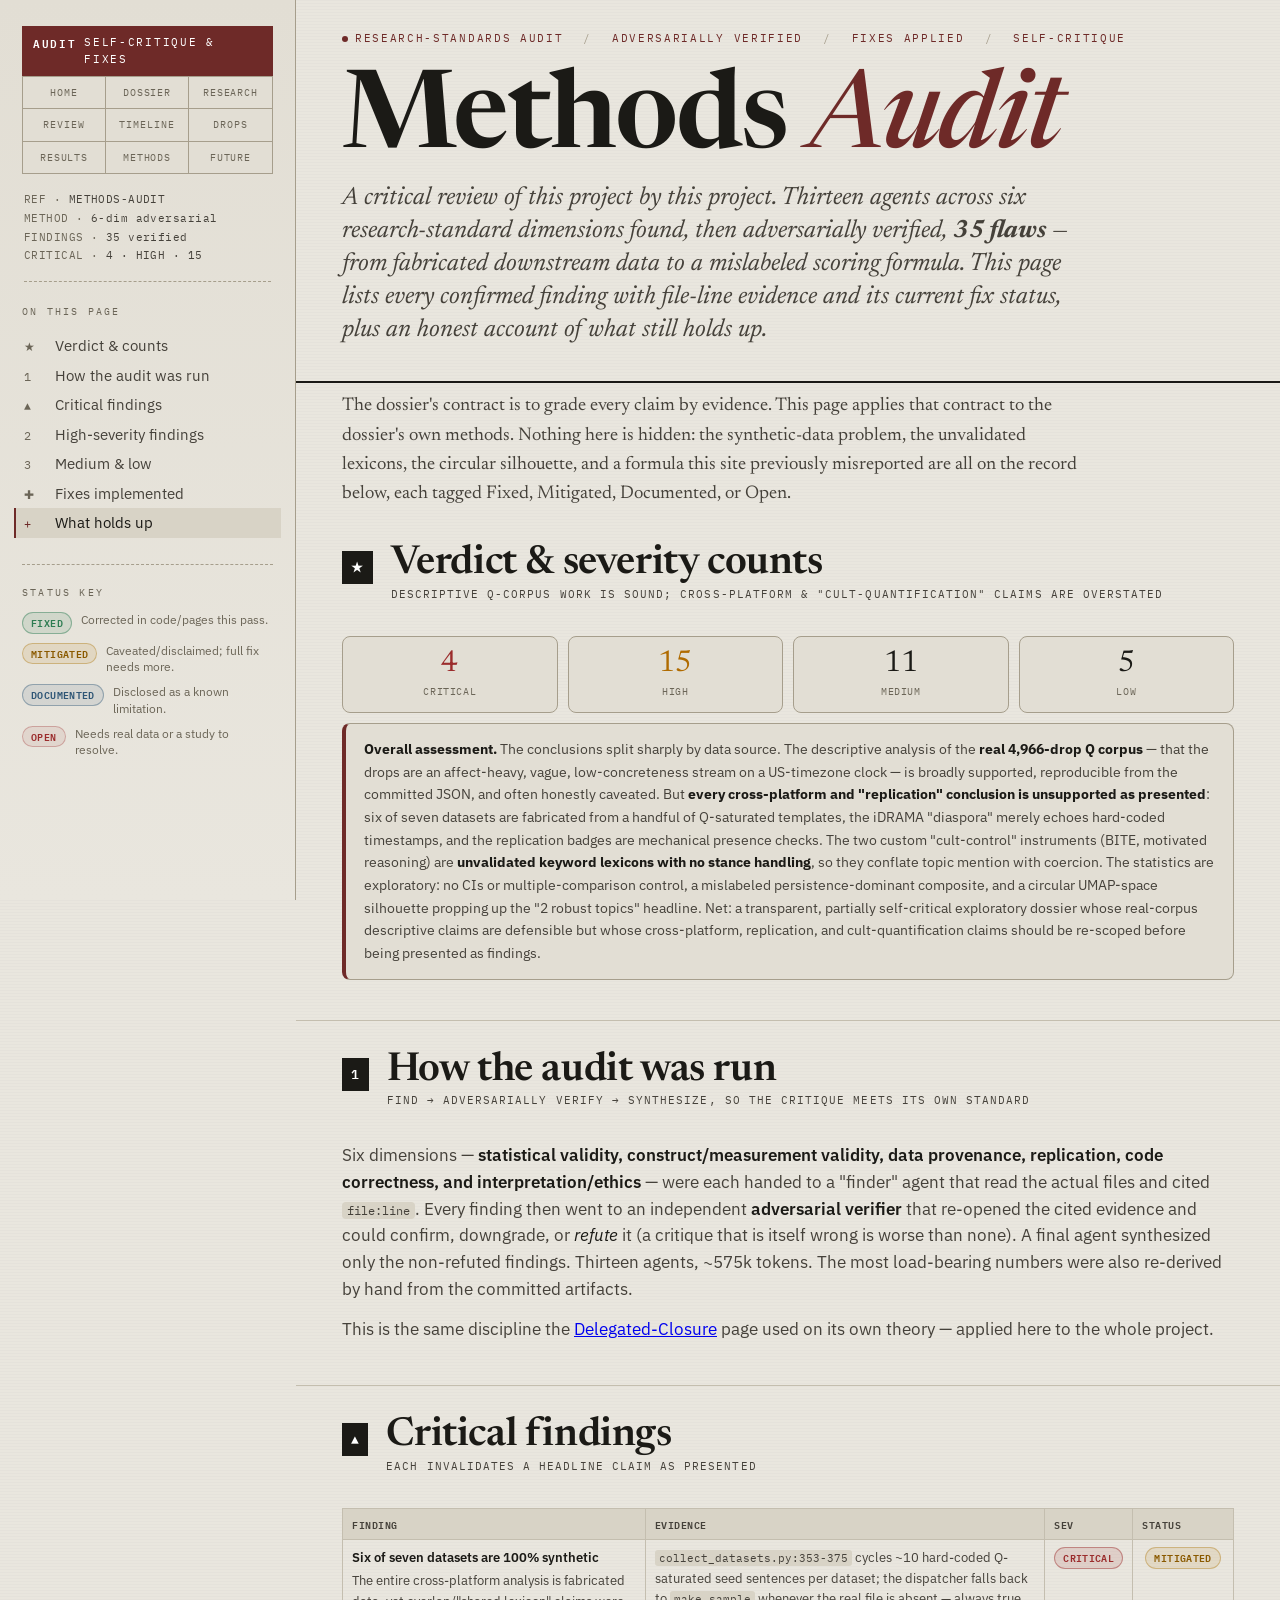
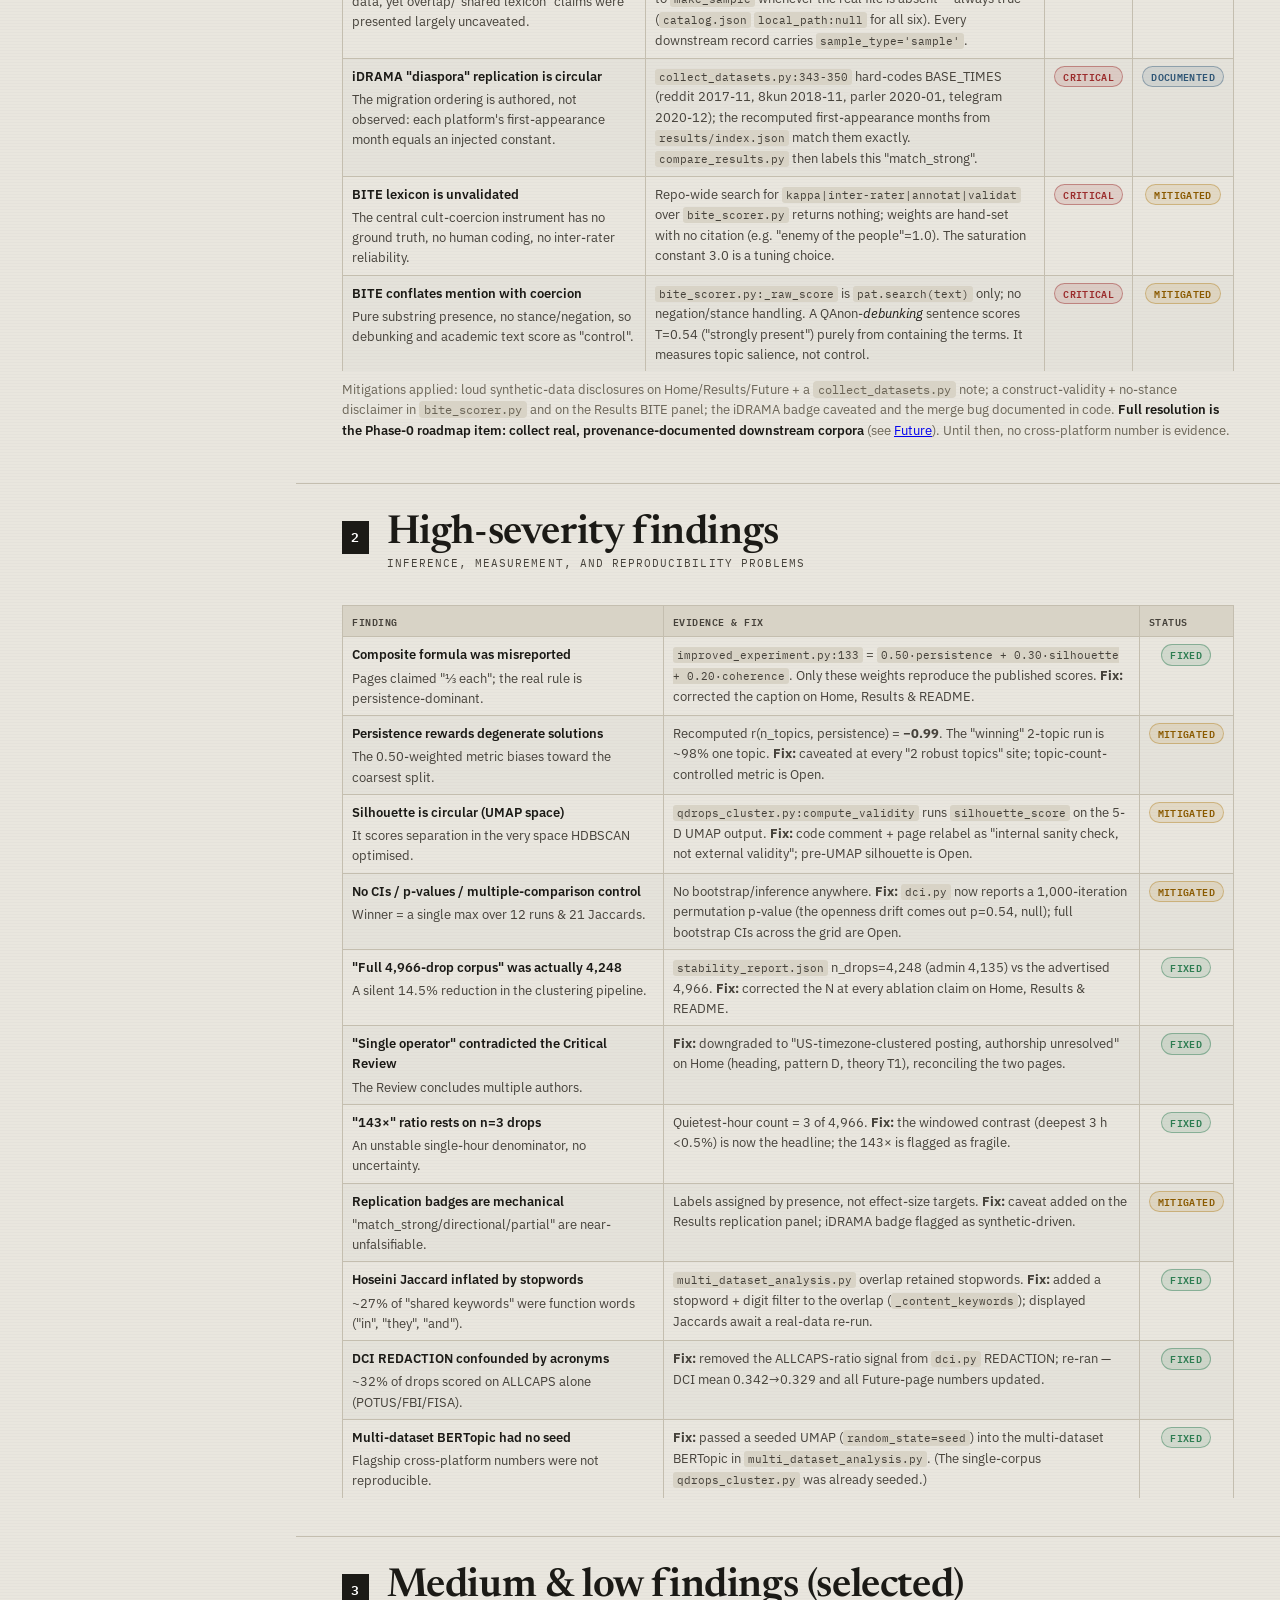
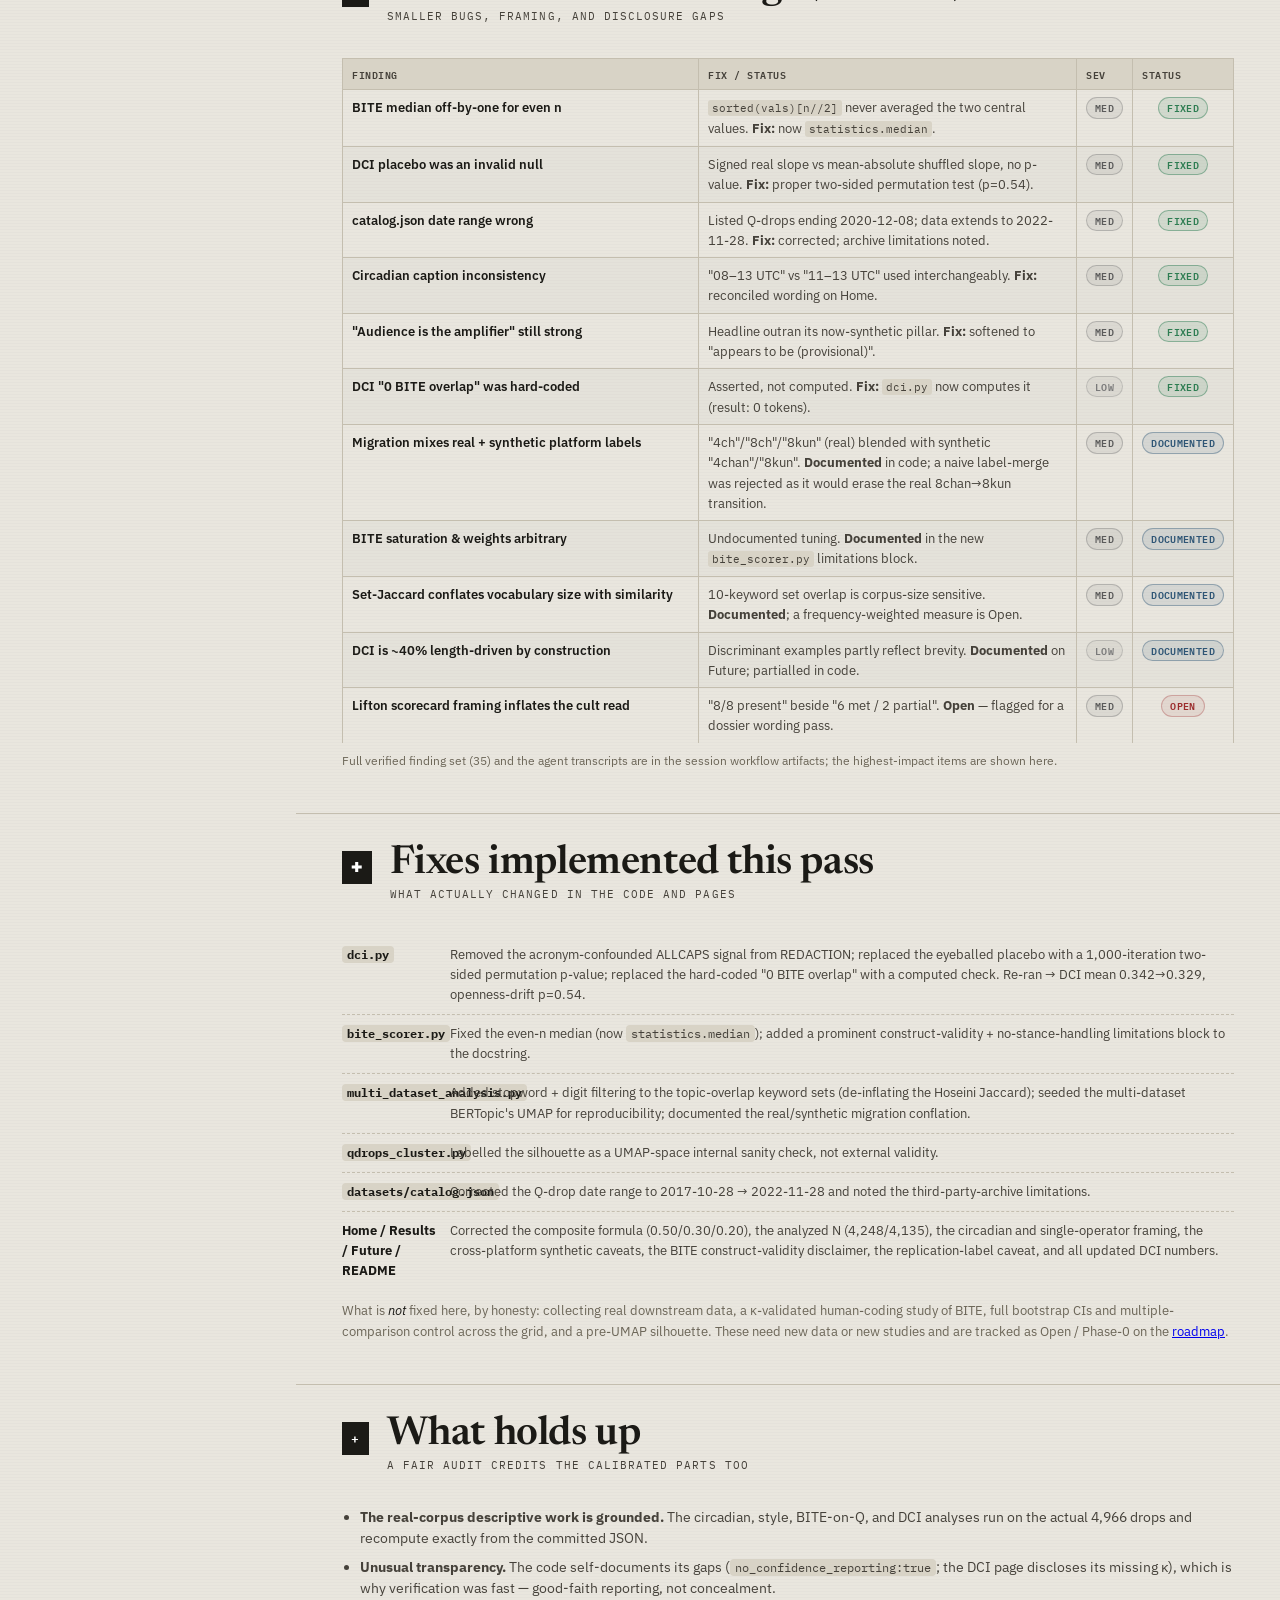
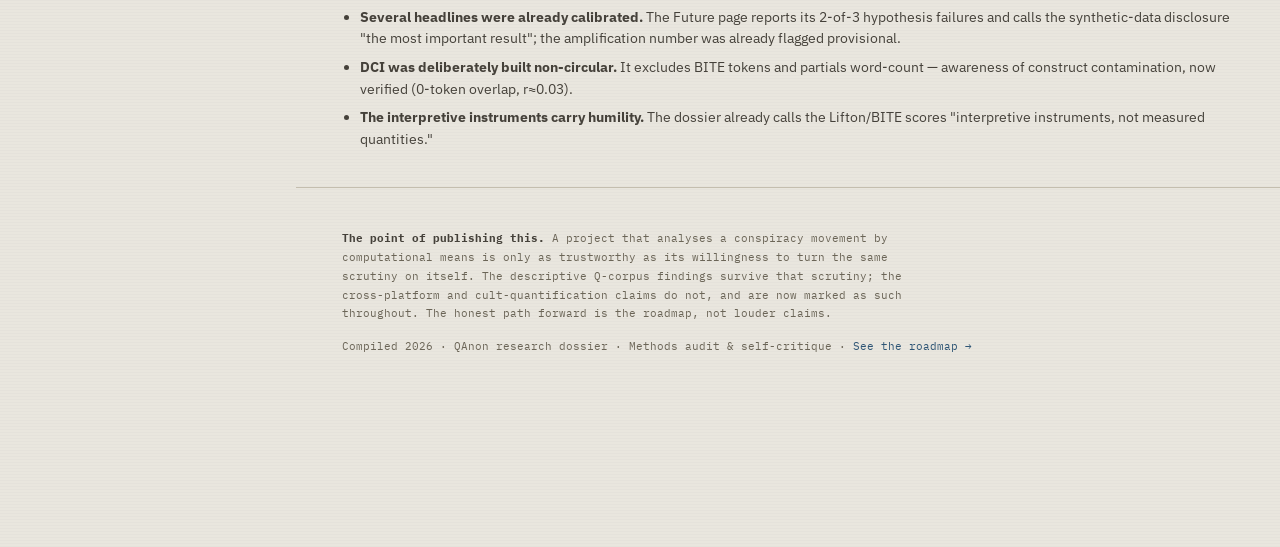
==== audit.html @ 88e41e99 "Add Methods Audit page + implement audit fixes (data, lexicons, stats, claims) New page: - audit.htm" ====
<!DOCTYPE html>
<html lang="en">
<head>
<meta charset="UTF-8">
<meta name="viewport" content="width=device-width, initial-scale=1.0">
<title>Methods Audit · Self-Critique &amp; Fixes · QAnon Research</title>
<meta name="description" content="A research-standards self-audit of this QAnon dossier and computational lab: 35 adversarially-verified flaws across data provenance, construct validity, statistics, replication, code, and interpretation — with the fix status of each.">
<link rel="preconnect" href="https://fonts.googleapis.com">
<link rel="preconnect" href="https://fonts.gstatic.com" crossorigin>
<link href="https://fonts.googleapis.com/css2?family=Newsreader:ital,opsz,wght@0,6..72,400;0,6..72,500;0,6..72,600;1,6..72,400;1,6..72,500&family=IBM+Plex+Mono:ital,wght@0,400;0,500;0,600;1,400&family=IBM+Plex+Sans:wght@400;500;600&display=swap" rel="stylesheet">
<link rel="stylesheet" href="assets/style.css">
<style>
  .kpis{display:grid;grid-template-columns:repeat(4,1fr);gap:10px;margin:8px 0}
  .kpis>div{border:1px solid var(--rule-2);border-radius:8px;background:var(--paper-2);padding:12px 14px;text-align:center}
  .kpis .v{font-family:var(--serif);font-size:30px;line-height:1;color:var(--ink)}
  .kpis .k{font-family:var(--mono);font-size:10px;letter-spacing:.06em;text-transform:uppercase;color:var(--ink-3);margin-top:5px}
  .kpis .crit .v{color:#9b2c2c}.kpis .high .v{color:#b06b00}
  .assess{border:1px solid var(--rule-2);border-left:4px solid var(--accent);background:var(--paper-2);border-radius:8px;padding:14px 18px;margin:10px 0;font-size:14px;line-height:1.62;color:var(--ink-2)}
  .assess b{color:var(--ink)}
  .pill{font-family:var(--mono);font-size:9.5px;font-weight:600;letter-spacing:.04em;text-transform:uppercase;padding:2px 8px;border-radius:20px;white-space:nowrap;display:inline-block}
  .sev-crit{background:rgba(155,44,44,.12);color:#9b2c2c;border:1px solid rgba(155,44,44,.45)}
  .sev-high{background:rgba(176,107,0,.12);color:#b06b00;border:1px solid rgba(176,107,0,.4)}
  .sev-med{background:rgba(120,120,120,.12);color:#5b5b5b;border:1px solid rgba(120,120,120,.4)}
  .sev-low{background:rgba(120,120,120,.08);color:#7a7a7a;border:1px solid rgba(120,120,120,.3)}
  .st-fixed{background:rgba(46,125,82,.12);color:#2e7d52;border:1px solid rgba(46,125,82,.45)}
  .st-mit{background:rgba(176,124,20,.12);color:#8a5a00;border:1px solid rgba(176,124,20,.4)}
  .st-doc{background:rgba(46,85,117,.10);color:#2e5575;border:1px solid rgba(46,85,117,.4)}
  .st-open{background:rgba(155,44,44,.08);color:#9b2c2c;border:1px solid rgba(155,44,44,.3)}
  table.aud{width:100%;border-collapse:collapse;font-size:12.5px;margin:8px 0}
  table.aud th,table.aud td{border:1px solid var(--rule);padding:7px 9px;text-align:left;vertical-align:top}
  table.aud thead th{background:var(--paper-3);color:var(--ink-2);font-family:var(--mono);font-size:10px;letter-spacing:.05em;text-transform:uppercase;font-weight:600}
  table.aud td .ttl{font-weight:600;color:var(--ink);display:block;margin-bottom:3px}
  table.aud td .ev{color:var(--ink-2);line-height:1.5}
  table.aud td.c{text-align:center;white-space:nowrap}
  table.aud code{font-family:var(--mono);font-size:11px;background:var(--paper-3);padding:1px 4px;border-radius:3px}
  .legendrow{display:flex;flex-wrap:wrap;gap:8px;margin:4px 0 10px;font-family:var(--mono);font-size:10.5px;color:var(--ink-3);align-items:center}
  .fixlist{list-style:none;padding:0;margin:6px 0 0}
  .fixlist li{display:grid;grid-template-columns:96px 1fr;gap:12px;padding:9px 0;border-top:1px dashed var(--rule);font-size:13px;color:var(--ink-2);line-height:1.55}
  .fixlist li:first-child{border-top:none}
  .fixlist b{color:var(--ink)}
  .strengths{margin:6px 0 0;padding-left:18px}
  .strengths li{font-size:13.5px;color:var(--ink-2);line-height:1.6;margin-bottom:7px}
  .secbody p{color:var(--ink-2);line-height:1.62}
  .secbody code{font-family:var(--mono);font-size:12px;background:var(--paper-3);padding:1px 5px;border-radius:4px}
</style>
</head>
<body>

<button class="railtoggle" id="railtoggle" aria-label="Open contents">☰ Contents</button>
<div class="scrim" id="scrim"></div>

<div class="shell">
  <aside class="rail">
    <div class="rail-inner" id="rail">
      <div class="seal"><b>Audit</b><span>Self-critique &amp; fixes</span></div>
      <nav class="xnav">
        <a href="index.html">Home</a>
        <a href="dossier.html">Dossier</a>
        <a href="research.html">Research</a>
        <a href="review.html">Review</a>
        <a href="timeline.html">Timeline</a>
        <a href="drops.html">Drops</a>
        <a href="results.html">Results</a>
        <a href="methods.html">Methods</a>
        <a href="future.html">Future</a>
      </nav>
      <div class="reffile">
        REF · <span>METHODS-AUDIT</span><br>
        METHOD · <span>6-dim adversarial</span><br>
        FINDINGS · <span>35 verified</span><br>
        CRITICAL · <span>4 · HIGH · 15</span>
      </div>

      <p class="railhead">On this page</p>
      <nav class="toc" id="toc">
        <a href="#verdict"><span class="n">★</span><span>Verdict &amp; counts</span></a>
        <a href="#method"><span class="n">1</span><span>How the audit was run</span></a>
        <a href="#critical"><span class="n">▲</span><span>Critical findings</span></a>
        <a href="#high"><span class="n">2</span><span>High-severity findings</span></a>
        <a href="#medlow"><span class="n">3</span><span>Medium &amp; low</span></a>
        <a href="#fixes"><span class="n">✚</span><span>Fixes implemented</span></a>
        <a href="#strengths"><span class="n">+</span><span>What holds up</span></a>
      </nav>

      <div class="legend">
        <p class="railhead">Status key</p>
        <div class="row"><span class="pill st-fixed">Fixed</span><span class="def">Corrected in code/pages this pass.</span></div>
        <div class="row"><span class="pill st-mit">Mitigated</span><span class="def">Caveated/disclaimed; full fix needs more.</span></div>
        <div class="row"><span class="pill st-doc">Documented</span><span class="def">Disclosed as a known limitation.</span></div>
        <div class="row"><span class="pill st-open">Open</span><span class="def">Needs real data or a study to resolve.</span></div>
      </div>
    </div>
  </aside>

  <main>
    <header class="mast">
      <div class="classbar">
        <span><span class="dot"></span>Research-standards audit</span>
        <span class="sep">/</span><span>Adversarially verified</span>
        <span class="sep">/</span><span>Fixes applied</span>
        <span class="sep">/</span><span>Self-critique</span>
      </div>
      <h1 class="title">Methods <span class="q">Audit</span></h1>
      <p class="subtitle">A critical review of this project <em>by</em> this project. Thirteen agents across six research-standard dimensions found, then adversarially verified, <strong>35 flaws</strong> — from fabricated downstream data to a mislabeled scoring formula. This page lists every confirmed finding with file-line evidence and its current fix status, plus an honest account of what still holds up.</p>
    </header>

    <div class="pagebody">
      <p class="lede">The dossier's contract is to grade every claim by evidence. This page applies that contract to the dossier's own methods. Nothing here is hidden: the synthetic-data problem, the unvalidated lexicons, the circular silhouette, and a formula this site previously misreported are all on the record below, each tagged Fixed, Mitigated, Documented, or Open.</p>
    </div>

    <!-- ★ VERDICT -->
    <section class="dz" id="verdict" style="border-top:none">
      <div class="sechd"><div class="secno">★</div>
        <div><h2 class="sech">Verdict &amp; severity counts</h2>
        <p class="sectag">Descriptive Q-corpus work is sound; cross-platform &amp; "cult-quantification" claims are overstated</p></div></div>
      <div class="secbody">
        <div class="kpis">
          <div class="crit"><div class="v">4</div><div class="k">Critical</div></div>
          <div class="high"><div class="v">15</div><div class="k">High</div></div>
          <div><div class="v">11</div><div class="k">Medium</div></div>
          <div><div class="v">5</div><div class="k">Low</div></div>
        </div>
        <div class="assess">
          <b>Overall assessment.</b> The conclusions split sharply by data source. The descriptive analysis of the <b>real 4,966-drop Q corpus</b> — that the drops are an affect-heavy, vague, low-concreteness stream on a US-timezone clock — is broadly supported, reproducible from the committed JSON, and often honestly caveated. But <b>every cross-platform and "replication" conclusion is unsupported as presented</b>: six of seven datasets are fabricated from a handful of Q-saturated templates, the iDRAMA "diaspora" merely echoes hard-coded timestamps, and the replication badges are mechanical presence checks. The two custom "cult-control" instruments (BITE, motivated reasoning) are <b>unvalidated keyword lexicons with no stance handling</b>, so they conflate topic mention with coercion. The statistics are exploratory: no CIs or multiple-comparison control, a mislabeled persistence-dominant composite, and a circular UMAP-space silhouette propping up the "2 robust topics" headline. Net: a transparent, partially self-critical exploratory dossier whose real-corpus descriptive claims are defensible but whose cross-platform, replication, and cult-quantification claims should be re-scoped before being presented as findings.
        </div>
      </div>
    </section>

    <!-- 1 · METHOD -->
    <section class="dz" id="method">
      <div class="sechd"><div class="secno">1</div>
        <div><h2 class="sech">How the audit was run</h2>
        <p class="sectag">Find → adversarially verify → synthesize, so the critique meets its own standard</p></div></div>
      <div class="secbody">
        <p style="margin-top:0">Six dimensions — <strong>statistical validity, construct/measurement validity, data provenance, replication, code correctness, and interpretation/ethics</strong> — were each handed to a "finder" agent that read the actual files and cited <code>file:line</code>. Every finding then went to an independent <strong>adversarial verifier</strong> that re-opened the cited evidence and could confirm, downgrade, or <em>refute</em> it (a critique that is itself wrong is worse than none). A final agent synthesized only the non-refuted findings. Thirteen agents, ~575k tokens. The most load-bearing numbers were also re-derived by hand from the committed artifacts.</p>
        <p>This is the same discipline the <a href="future.html">Delegated-Closure</a> page used on its own theory — applied here to the whole project.</p>
      </div>
    </section>

    <!-- ▲ CRITICAL -->
    <section class="dz" id="critical">
      <div class="sechd"><div class="secno">▲</div>
        <div><h2 class="sech">Critical findings</h2>
        <p class="sectag">Each invalidates a headline claim as presented</p></div></div>
      <div class="secbody">
        <table class="aud">
          <thead><tr><th style="width:34%">Finding</th><th>Evidence</th><th class="c">Sev</th><th class="c">Status</th></tr></thead>
          <tbody>
            <tr>
              <td><span class="ttl">Six of seven datasets are 100% synthetic</span><span class="ev">The entire cross-platform analysis is fabricated data, yet overlap/"shared lexicon" claims were presented largely uncaveated.</span></td>
              <td class="ev"><code>collect_datasets.py:353-375</code> cycles ~10 hard-coded Q-saturated seed sentences per dataset; the dispatcher falls back to <code>make_sample</code> whenever the real file is absent — always true (<code>catalog.json</code> <code>local_path:null</code> for all six). Every downstream record carries <code>sample_type='sample'</code>.</td>
              <td class="c"><span class="pill sev-crit">Critical</span></td>
              <td class="c"><span class="pill st-mit">Mitigated</span></td>
            </tr>
            <tr>
              <td><span class="ttl">iDRAMA "diaspora" replication is circular</span><span class="ev">The migration ordering is authored, not observed: each platform's first-appearance month equals an injected constant.</span></td>
              <td class="ev"><code>collect_datasets.py:343-350</code> hard-codes BASE_TIMES (reddit 2017-11, 8kun 2018-11, parler 2020-01, telegram 2020-12); the recomputed first-appearance months from <code>results/index.json</code> match them exactly. <code>compare_results.py</code> then labels this "match_strong".</td>
              <td class="c"><span class="pill sev-crit">Critical</span></td>
              <td class="c"><span class="pill st-doc">Documented</span></td>
            </tr>
            <tr>
              <td><span class="ttl">BITE lexicon is unvalidated</span><span class="ev">The central cult-coercion instrument has no ground truth, no human coding, no inter-rater reliability.</span></td>
              <td class="ev">Repo-wide search for <code>kappa|inter-rater|annotat|validat</code> over <code>bite_scorer.py</code> returns nothing; weights are hand-set with no citation (e.g. "enemy of the people"=1.0). The saturation constant 3.0 is a tuning choice.</td>
              <td class="c"><span class="pill sev-crit">Critical</span></td>
              <td class="c"><span class="pill st-mit">Mitigated</span></td>
            </tr>
            <tr>
              <td><span class="ttl">BITE conflates mention with coercion</span><span class="ev">Pure substring presence, no stance/negation, so debunking and academic text score as "control".</span></td>
              <td class="ev"><code>bite_scorer.py:_raw_score</code> is <code>pat.search(text)</code> only; no negation/stance handling. A QAnon-<em>debunking</em> sentence scores T=0.54 ("strongly present") purely from containing the terms. It measures topic salience, not control.</td>
              <td class="c"><span class="pill sev-crit">Critical</span></td>
              <td class="c"><span class="pill st-mit">Mitigated</span></td>
            </tr>
          </tbody>
        </table>
        <p style="font-size:12.5px;color:var(--ink-3);line-height:1.6">Mitigations applied: loud synthetic-data disclosures on Home/Results/Future + a <code>collect_datasets.py</code> note; a construct-validity + no-stance disclaimer in <code>bite_scorer.py</code> and on the Results BITE panel; the iDRAMA badge caveated and the merge bug documented in code. <strong>Full resolution is the Phase-0 roadmap item: collect real, provenance-documented downstream corpora</strong> (see <a href="future.html#roadmap">Future</a>). Until then, no cross-platform number is evidence.</p>
      </div>
    </section>

    <!-- 2 · HIGH -->
    <section class="dz" id="high">
      <div class="sechd"><div class="secno">2</div>
        <div><h2 class="sech">High-severity findings</h2>
        <p class="sectag">Inference, measurement, and reproducibility problems</p></div></div>
      <div class="secbody">
        <table class="aud">
          <thead><tr><th style="width:36%">Finding</th><th>Evidence &amp; fix</th><th class="c">Status</th></tr></thead>
          <tbody>
            <tr><td><span class="ttl">Composite formula was misreported</span><span class="ev">Pages claimed "⅓ each"; the real rule is persistence-dominant.</span></td><td class="ev"><code>improved_experiment.py:133</code> = <code>0.50·persistence + 0.30·silhouette + 0.20·coherence</code>. Only these weights reproduce the published scores. <b>Fix:</b> corrected the caption on Home, Results &amp; README.</td><td class="c"><span class="pill st-fixed">Fixed</span></td></tr>
            <tr><td><span class="ttl">Persistence rewards degenerate solutions</span><span class="ev">The 0.50-weighted metric biases toward the coarsest split.</span></td><td class="ev">Recomputed r(n_topics, persistence) = <b>−0.99</b>. The "winning" 2-topic run is ~98% one topic. <b>Fix:</b> caveated at every "2 robust topics" site; topic-count-controlled metric is Open.</td><td class="c"><span class="pill st-mit">Mitigated</span></td></tr>
            <tr><td><span class="ttl">Silhouette is circular (UMAP space)</span><span class="ev">It scores separation in the very space HDBSCAN optimised.</span></td><td class="ev"><code>qdrops_cluster.py:compute_validity</code> runs <code>silhouette_score</code> on the 5-D UMAP output. <b>Fix:</b> code comment + page relabel as "internal sanity check, not external validity"; pre-UMAP silhouette is Open.</td><td class="c"><span class="pill st-mit">Mitigated</span></td></tr>
            <tr><td><span class="ttl">No CIs / p-values / multiple-comparison control</span><span class="ev">Winner = a single max over 12 runs &amp; 21 Jaccards.</span></td><td class="ev">No bootstrap/inference anywhere. <b>Fix:</b> <code>dci.py</code> now reports a 1,000-iteration permutation p-value (the openness drift comes out p=0.54, null); full bootstrap CIs across the grid are Open.</td><td class="c"><span class="pill st-mit">Mitigated</span></td></tr>
            <tr><td><span class="ttl">"Full 4,966-drop corpus" was actually 4,248</span><span class="ev">A silent 14.5% reduction in the clustering pipeline.</span></td><td class="ev"><code>stability_report.json</code> n_drops=4,248 (admin 4,135) vs the advertised 4,966. <b>Fix:</b> corrected the N at every ablation claim on Home, Results &amp; README.</td><td class="c"><span class="pill st-fixed">Fixed</span></td></tr>
            <tr><td><span class="ttl">"Single operator" contradicted the Critical Review</span><span class="ev">The Review concludes multiple authors.</span></td><td class="ev"><b>Fix:</b> downgraded to "US-timezone-clustered posting, authorship unresolved" on Home (heading, pattern D, theory T1), reconciling the two pages.</td><td class="c"><span class="pill st-fixed">Fixed</span></td></tr>
            <tr><td><span class="ttl">"143×" ratio rests on n=3 drops</span><span class="ev">An unstable single-hour denominator, no uncertainty.</span></td><td class="ev">Quietest-hour count = 3 of 4,966. <b>Fix:</b> the windowed contrast (deepest 3 h &lt;0.5%) is now the headline; the 143× is flagged as fragile.</td><td class="c"><span class="pill st-fixed">Fixed</span></td></tr>
            <tr><td><span class="ttl">Replication badges are mechanical</span><span class="ev">"match_strong/directional/partial" are near-unfalsifiable.</span></td><td class="ev">Labels assigned by presence, not effect-size targets. <b>Fix:</b> caveat added on the Results replication panel; iDRAMA badge flagged as synthetic-driven.</td><td class="c"><span class="pill st-mit">Mitigated</span></td></tr>
            <tr><td><span class="ttl">Hoseini Jaccard inflated by stopwords</span><span class="ev">~27% of "shared keywords" were function words ("in", "they", "and").</span></td><td class="ev"><code>multi_dataset_analysis.py</code> overlap retained stopwords. <b>Fix:</b> added a stopword + digit filter to the overlap (<code>_content_keywords</code>); displayed Jaccards await a real-data re-run.</td><td class="c"><span class="pill st-fixed">Fixed</span></td></tr>
            <tr><td><span class="ttl">DCI REDACTION confounded by acronyms</span><span class="ev">~32% of drops scored on ALLCAPS alone (POTUS/FBI/FISA).</span></td><td class="ev"><b>Fix:</b> removed the ALLCAPS-ratio signal from <code>dci.py</code> REDACTION; re-ran — DCI mean 0.342→0.329 and all Future-page numbers updated.</td><td class="c"><span class="pill st-fixed">Fixed</span></td></tr>
            <tr><td><span class="ttl">Multi-dataset BERTopic had no seed</span><span class="ev">Flagship cross-platform numbers were not reproducible.</span></td><td class="ev"><b>Fix:</b> passed a seeded UMAP (<code>random_state=seed</code>) into the multi-dataset BERTopic in <code>multi_dataset_analysis.py</code>. (The single-corpus <code>qdrops_cluster.py</code> was already seeded.)</td><td class="c"><span class="pill st-fixed">Fixed</span></td></tr>
          </tbody>
        </table>
      </div>
    </section>

    <!-- 3 · MEDIUM & LOW -->
    <section class="dz" id="medlow">
      <div class="sechd"><div class="secno">3</div>
        <div><h2 class="sech">Medium &amp; low findings (selected)</h2>
        <p class="sectag">Smaller bugs, framing, and disclosure gaps</p></div></div>
      <div class="secbody">
        <table class="aud">
          <thead><tr><th style="width:40%">Finding</th><th>Fix / status</th><th class="c">Sev</th><th class="c">Status</th></tr></thead>
          <tbody>
            <tr><td><span class="ttl">BITE median off-by-one for even n</span></td><td class="ev"><code>sorted(vals)[n//2]</code> never averaged the two central values. <b>Fix:</b> now <code>statistics.median</code>.</td><td class="c"><span class="pill sev-med">Med</span></td><td class="c"><span class="pill st-fixed">Fixed</span></td></tr>
            <tr><td><span class="ttl">DCI placebo was an invalid null</span></td><td class="ev">Signed real slope vs mean-absolute shuffled slope, no p-value. <b>Fix:</b> proper two-sided permutation test (p=0.54).</td><td class="c"><span class="pill sev-med">Med</span></td><td class="c"><span class="pill st-fixed">Fixed</span></td></tr>
            <tr><td><span class="ttl">catalog.json date range wrong</span></td><td class="ev">Listed Q-drops ending 2020-12-08; data extends to 2022-11-28. <b>Fix:</b> corrected; archive limitations noted.</td><td class="c"><span class="pill sev-med">Med</span></td><td class="c"><span class="pill st-fixed">Fixed</span></td></tr>
            <tr><td><span class="ttl">Circadian caption inconsistency</span></td><td class="ev">"08–13 UTC" vs "11–13 UTC" used interchangeably. <b>Fix:</b> reconciled wording on Home.</td><td class="c"><span class="pill sev-med">Med</span></td><td class="c"><span class="pill st-fixed">Fixed</span></td></tr>
            <tr><td><span class="ttl">"Audience is the amplifier" still strong</span></td><td class="ev">Headline outran its now-synthetic pillar. <b>Fix:</b> softened to "appears to be (provisional)".</td><td class="c"><span class="pill sev-med">Med</span></td><td class="c"><span class="pill st-fixed">Fixed</span></td></tr>
            <tr><td><span class="ttl">DCI "0 BITE overlap" was hard-coded</span></td><td class="ev">Asserted, not computed. <b>Fix:</b> <code>dci.py</code> now computes it (result: 0 tokens).</td><td class="c"><span class="pill sev-low">Low</span></td><td class="c"><span class="pill st-fixed">Fixed</span></td></tr>
            <tr><td><span class="ttl">Migration mixes real + synthetic platform labels</span></td><td class="ev">"4ch"/"8ch"/"8kun" (real) blended with synthetic "4chan"/"8kun". <b>Documented</b> in code; a naive label-merge was rejected as it would erase the real 8chan→8kun transition.</td><td class="c"><span class="pill sev-med">Med</span></td><td class="c"><span class="pill st-doc">Documented</span></td></tr>
            <tr><td><span class="ttl">BITE saturation &amp; weights arbitrary</span></td><td class="ev">Undocumented tuning. <b>Documented</b> in the new <code>bite_scorer.py</code> limitations block.</td><td class="c"><span class="pill sev-med">Med</span></td><td class="c"><span class="pill st-doc">Documented</span></td></tr>
            <tr><td><span class="ttl">Set-Jaccard conflates vocabulary size with similarity</span></td><td class="ev">10-keyword set overlap is corpus-size sensitive. <b>Documented</b>; a frequency-weighted measure is Open.</td><td class="c"><span class="pill sev-med">Med</span></td><td class="c"><span class="pill st-doc">Documented</span></td></tr>
            <tr><td><span class="ttl">DCI is ~40% length-driven by construction</span></td><td class="ev">Discriminant examples partly reflect brevity. <b>Documented</b> on Future; partialled in code.</td><td class="c"><span class="pill sev-low">Low</span></td><td class="c"><span class="pill st-doc">Documented</span></td></tr>
            <tr><td><span class="ttl">Lifton scorecard framing inflates the cult read</span></td><td class="ev">"8/8 present" beside "6 met / 2 partial". <b>Open</b> — flagged for a dossier wording pass.</td><td class="c"><span class="pill sev-med">Med</span></td><td class="c"><span class="pill st-open">Open</span></td></tr>
          </tbody>
        </table>
        <p style="font-size:12px;color:var(--ink-3)">Full verified finding set (35) and the agent transcripts are in the session workflow artifacts; the highest-impact items are shown here.</p>
      </div>
    </section>

    <!-- ✚ FIXES -->
    <section class="dz" id="fixes">
      <div class="sechd"><div class="secno">✚</div>
        <div><h2 class="sech">Fixes implemented this pass</h2>
        <p class="sectag">What actually changed in the code and pages</p></div></div>
      <div class="secbody">
        <ul class="fixlist">
          <li><b><code>dci.py</code></b><span>Removed the acronym-confounded ALLCAPS signal from REDACTION; replaced the eyeballed placebo with a 1,000-iteration two-sided permutation p-value; replaced the hard-coded "0 BITE overlap" with a computed check. Re-ran → DCI mean 0.342→0.329, openness-drift p=0.54.</span></li>
          <li><b><code>bite_scorer.py</code></b><span>Fixed the even-n median (now <code>statistics.median</code>); added a prominent construct-validity + no-stance-handling limitations block to the docstring.</span></li>
          <li><b><code>multi_dataset_analysis.py</code></b><span>Added stopword + digit filtering to the topic-overlap keyword sets (de-inflating the Hoseini Jaccard); seeded the multi-dataset BERTopic's UMAP for reproducibility; documented the real/synthetic migration conflation.</span></li>
          <li><b><code>qdrops_cluster.py</code></b><span>Labelled the silhouette as a UMAP-space internal sanity check, not external validity.</span></li>
          <li><b><code>datasets/catalog.json</code></b><span>Corrected the Q-drop date range to 2017-10-28 → 2022-11-28 and noted the third-party-archive limitations.</span></li>
          <li><b>Home / Results / Future / README</b><span>Corrected the composite formula (0.50/0.30/0.20), the analyzed N (4,248/4,135), the circadian and single-operator framing, the cross-platform synthetic caveats, the BITE construct-validity disclaimer, the replication-label caveat, and all updated DCI numbers.</span></li>
        </ul>
        <p style="font-size:12.5px;color:var(--ink-3);margin-top:10px">What is <em>not</em> fixed here, by honesty: collecting real downstream data, a κ-validated human-coding study of BITE, full bootstrap CIs and multiple-comparison control across the grid, and a pre-UMAP silhouette. These need new data or new studies and are tracked as Open / Phase-0 on the <a href="future.html#roadmap">roadmap</a>.</p>
      </div>
    </section>

    <!-- + STRENGTHS -->
    <section class="dz" id="strengths">
      <div class="sechd"><div class="secno">+</div>
        <div><h2 class="sech">What holds up</h2>
        <p class="sectag">A fair audit credits the calibrated parts too</p></div></div>
      <div class="secbody">
        <ul class="strengths">
          <li><b>The real-corpus descriptive work is grounded.</b> The circadian, style, BITE-on-Q, and DCI analyses run on the actual 4,966 drops and recompute exactly from the committed JSON.</li>
          <li><b>Unusual transparency.</b> The code self-documents its gaps (<code>no_confidence_reporting:true</code>; the DCI page discloses its missing κ), which is why verification was fast — good-faith reporting, not concealment.</li>
          <li><b>Several headlines were already calibrated.</b> The Future page reports its 2-of-3 hypothesis failures and calls the synthetic-data disclosure "the most important result"; the amplification number was already flagged provisional.</li>
          <li><b>DCI was deliberately built non-circular.</b> It excludes BITE tokens and partials word-count — awareness of construct contamination, now verified (0-token overlap, r≈0.03).</li>
          <li><b>The interpretive instruments carry humility.</b> The dossier already calls the Lifton/BITE scores "interpretive instruments, not measured quantities."</li>
        </ul>
      </div>
    </section>

    <div class="foot">
      <p class="disc"><b>The point of publishing this.</b> A project that analyses a conspiracy movement by computational means is only as trustworthy as its willingness to turn the same scrutiny on itself. The descriptive Q-corpus findings survive that scrutiny; the cross-platform and cult-quantification claims do not, and are now marked as such throughout. The honest path forward is the roadmap, not louder claims.</p>
      <p style="margin-top:14px">Compiled 2026 · QAnon research dossier · Methods audit &amp; self-critique · <a href="future.html" style="color:var(--rep);text-decoration:none">See the roadmap →</a></p>
    </div>

  </main>
</div>

<script src="assets/app.js"></script>
</body>
</html>
---- assets/style.css ----
:root{
    --paper:#E9E6DE; --paper-2:#E2DED4; --paper-3:#D8D3C6; --paper-4:#CFC9BA;
    --ink:#1B1A16; --ink-2:#45413A; --ink-3:#6B6557;
    --rule:#C4BEAF; --rule-2:#A69E8C;
    --accent:#6E2A28; --accent-2:#8C3A33;
    --doc:#245C4D; --doc-bg:rgba(36,92,77,.10);
    --rep:#2E5575; --rep-bg:rgba(46,85,117,.10);
    --all:#86641A; --all-bg:rgba(134,100,26,.13);
    --dis:#5A4A72; --dis-bg:rgba(90,74,114,.13);
    --deb:#7A2E2E; --deb-bg:rgba(122,46,46,.10);
    --con:#3C3A34; --con-bg:rgba(60,58,52,.11);
    --serif:"Newsreader",Georgia,serif;
    --sans:"IBM Plex Sans",system-ui,sans-serif;
    --mono:"IBM Plex Mono",ui-monospace,monospace;
    --maxw:1320px;
    --sidew:296px;
  }
  *{box-sizing:border-box}
  html{scroll-behavior:smooth}
  @media (prefers-reduced-motion:reduce){html{scroll-behavior:auto}}
  body{
    margin:0; background:var(--paper); color:var(--ink);
    font-family:var(--sans); font-size:16.5px; line-height:1.62;
    -webkit-font-smoothing:antialiased; text-rendering:optimizeLegibility;
    background-image:
      linear-gradient(rgba(0,0,0,0.014) 1px, transparent 1px);
    background-size:100% 3px;
  }
  ::selection{background:rgba(110,42,40,.18)}

  /* ---------- Layout shell ---------- */
  .shell{max-width:var(--maxw); margin:0 auto; display:grid;
    grid-template-columns:var(--sidew) minmax(0,1fr); gap:0;}
  .rail{position:relative}
  .rail-inner{position:sticky; top:0; height:100vh; overflow-y:auto;
    border-right:1px solid var(--rule-2); padding:26px 22px 40px;
    background:linear-gradient(180deg,var(--paper-2),var(--paper));}
  .rail-inner::-webkit-scrollbar{width:8px}
  .rail-inner::-webkit-scrollbar-thumb{background:var(--rule-2); border-radius:0}
  main{min-width:0; padding:0 0 120px}

  /* ---------- Rail content ---------- */
  .seal{font-family:var(--mono); font-size:10.5px; letter-spacing:.16em;
    text-transform:uppercase; color:#fff; background:var(--accent);
    padding:7px 10px; display:flex; justify-content:space-between; gap:8px;
    border:1px solid var(--accent);}
  .seal b{font-weight:600}
  .reffile{font-family:var(--mono); font-size:11px; color:var(--ink-3);
    letter-spacing:.04em; margin:12px 2px 22px; line-height:1.7;
    border-bottom:1px dashed var(--rule-2); padding-bottom:16px}
  .reffile span{color:var(--ink-2)}
  .railhead{font-family:var(--mono); font-size:10px; letter-spacing:.22em;
    text-transform:uppercase; color:var(--ink-3); margin:0 0 11px}

  nav.toc{margin-bottom:26px}
  nav.toc a{display:flex; gap:11px; align-items:baseline; text-decoration:none;
    color:var(--ink-2); padding:5px 8px; margin:0 -8px; line-height:1.35;
    border-left:2px solid transparent; font-size:14.5px;}
  nav.toc a .n{font-family:var(--mono); font-size:11.5px; color:var(--ink-3);
    min-width:20px}
  nav.toc a:hover{background:var(--paper-3); color:var(--ink)}
  nav.toc a.active{border-left-color:var(--accent); color:var(--ink);
    background:var(--paper-3)}
  nav.toc a.active .n{color:var(--accent)}

  /* legend */
  .legend{border-top:1px dashed var(--rule-2); padding-top:20px}
  .legend .row{display:grid; grid-template-columns:auto 1fr; gap:9px;
    align-items:start; margin-bottom:9px}
  .legend .chip{font-family:var(--mono); font-size:9.5px; letter-spacing:.06em;
    padding:2px 6px; border:1px solid; line-height:1.4; white-space:nowrap;
    text-transform:uppercase; font-weight:600; margin-top:1px}
  .legend .def{font-size:11.5px; color:var(--ink-3); line-height:1.42}

  /* ---------- Epistemic chips (inline) ---------- */
  .ep{font-family:var(--mono); font-size:.72em; font-weight:600;
    letter-spacing:.05em; text-transform:uppercase; padding:1px 5px;
    border:1px solid currentColor; white-space:nowrap; line-height:1.3;
    border-radius:1px; vertical-align:1.5px; margin:0 1px}
  .ep--doc{color:var(--doc); background:var(--doc-bg)}
  .ep--rep{color:var(--rep); background:var(--rep-bg)}
  .ep--all{color:var(--all); background:var(--all-bg)}
  .ep--dis{color:var(--dis); background:var(--dis-bg)}
  .ep--deb{color:var(--deb); background:var(--deb-bg)}
  .ep--con{color:var(--con); background:var(--con-bg)}

  /* ---------- Masthead ---------- */
  .mast{border-bottom:2px solid var(--ink); padding:30px 46px 34px;
    position:relative; overflow:hidden}
  .classbar{display:flex; flex-wrap:wrap; gap:10px 20px; align-items:center;
    font-family:var(--mono); font-size:10.5px; letter-spacing:.16em;
    text-transform:uppercase; color:var(--accent); margin-bottom:26px}
  .classbar .dot{width:6px; height:6px; background:var(--accent);
    border-radius:50%; display:inline-block; margin-right:7px}
  .classbar .sep{color:var(--rule-2)}
  h1.title{font-family:var(--serif); font-weight:600; font-size:clamp(46px,8.5vw,108px);
    line-height:.92; letter-spacing:-.018em; margin:0 0 4px; color:var(--ink)}
  h1.title .q{color:var(--accent); font-style:italic; font-weight:500}
  .subtitle{font-family:var(--serif); font-size:clamp(18px,2.6vw,25px);
    font-style:italic; color:var(--ink-2); font-weight:400; max-width:54ch;
    margin:10px 0 0; line-height:1.32}
  .metastrip{display:flex; flex-wrap:wrap; gap:0; margin-top:30px;
    border:1px solid var(--rule-2); font-family:var(--mono)}
  .metastrip div{flex:1 1 150px; padding:11px 15px;
    border-right:1px solid var(--rule-2)}
  .metastrip div:last-child{border-right:none}
  .metastrip .k{font-size:9px; letter-spacing:.16em; text-transform:uppercase;
    color:var(--ink-3); margin-bottom:4px}
  .metastrip .v{font-size:13px; color:var(--ink); font-weight:500; letter-spacing:.01em}

  /* ---------- Abstract / method ---------- */
  .intro{padding:34px 46px 12px; max-width:none}
  .abstract{font-family:var(--serif); font-size:19.5px; line-height:1.6;
    color:var(--ink); max-width:68ch}
  .abstract .lead::first-letter{font-size:3.1em; float:left; line-height:.78;
    font-weight:600; padding:6px 10px 0 0; color:var(--accent)}
  .method{margin-top:26px; border:1px solid var(--rule-2); background:var(--paper-2);
    padding:20px 24px; max-width:84ch}
  .method h3{font-family:var(--mono); font-size:11px; letter-spacing:.18em;
    text-transform:uppercase; color:var(--accent); margin:0 0 12px;
    display:flex; align-items:center; gap:10px}
  .method h3::after{content:""; flex:1; height:1px; background:var(--rule-2)}
  .method p{font-size:14.5px; color:var(--ink-2); margin:0 0 10px; line-height:1.58}
  .method p:last-child{margin-bottom:0}

  /* ---------- Section ---------- */
  section.dz{padding:30px 46px; border-top:1px solid var(--rule);
    scroll-margin-top:10px}
  .sechd{display:flex; align-items:flex-start; gap:18px; margin-bottom:8px}
  .secno{font-family:var(--mono); font-size:13px; font-weight:600;
    color:#fff; background:var(--ink); padding:6px 9px; letter-spacing:.04em;
    margin-top:7px; flex-shrink:0}
  h2.sech{font-family:var(--serif); font-weight:600; font-size:clamp(27px,4vw,40px);
    line-height:1.04; letter-spacing:-.01em; margin:0; color:var(--ink)}
  .sectag{font-family:var(--mono); font-size:10.5px; letter-spacing:.1em;
    text-transform:uppercase; color:var(--ink-3); margin:2px 0 0}
  .secbody{max-width:none; margin-top:20px}
  .secbody.cols{column-count:2; column-gap:46px; column-rule:1px solid var(--rule)}
  @media(max-width:1080px){.secbody.cols{column-count:1}}

  .dz h3.sub{font-family:var(--sans); font-weight:600; font-size:17px;
    letter-spacing:.01em; color:var(--ink); margin:26px 0 8px;
    padding-bottom:6px; border-bottom:1px solid var(--rule);
    break-after:avoid; break-inside:avoid}
  .dz h3.sub .lbl{font-family:var(--mono); font-size:10px; color:var(--ink-3);
    font-weight:500; letter-spacing:.1em; text-transform:uppercase;
    margin-right:9px}
  .dz p{margin:0 0 13px; color:var(--ink-2)}
  .dz p strong{color:var(--ink); font-weight:600}
  .dz em{color:var(--ink); font-style:italic}
  .term{font-family:var(--mono); font-size:.88em; background:var(--paper-3);
    padding:1px 5px; color:var(--ink); border:1px solid var(--rule)}

  /* callout / data panels */
  .panel{border:1px solid var(--rule-2); background:var(--paper-2);
    margin:18px 0; break-inside:avoid}
  .panel-hd{background:var(--ink); color:var(--paper); padding:9px 16px;
    font-family:var(--mono); font-size:11px; letter-spacing:.12em;
    text-transform:uppercase; display:flex; justify-content:space-between; gap:10px}
  .panel-hd .src{color:var(--rule-2); font-weight:400}
  .panel-bd{padding:16px 18px}
  .panel-bd p:last-child{margin-bottom:0}

  /* timeline */
  .tl{list-style:none; margin:6px 0 0; padding:0; break-inside:avoid}
  .tl li{display:grid; grid-template-columns:108px 1fr; gap:16px;
    padding:10px 0; border-bottom:1px dashed var(--rule)}
  .tl li:last-child{border-bottom:none}
  .tl .dt{font-family:var(--mono); font-size:12px; color:var(--accent);
    font-weight:600; letter-spacing:.02em}
  .tl .ev{font-size:14.5px; color:var(--ink-2)}
  .tl .ev b{color:var(--ink)}

  /* discourse grid */
  .dgrid{display:grid; grid-template-columns:1fr 1fr; gap:14px; margin:16px 0}
  @media(max-width:780px){.dgrid{grid-template-columns:1fr}}
  .dcard{border:1px solid var(--rule-2); padding:14px 16px; background:var(--paper-2)}
  .dcard h4{font-family:var(--serif); font-size:18px; font-weight:600;
    margin:0 0 3px; color:var(--accent)}
  .dcard .tech{font-family:var(--mono); font-size:10.5px; letter-spacing:.04em;
    color:var(--ink-3); text-transform:uppercase; margin-bottom:8px;
    border-bottom:1px solid var(--rule); padding-bottom:6px}
  .dcard p{font-size:13.5px; margin:0; color:var(--ink-2); line-height:1.5}

  /* tables */
  .tblwrap{overflow-x:auto; margin:18px 0; border:1px solid var(--rule-2)}
  table{border-collapse:collapse; width:100%; font-size:13.5px; min-width:540px}
  thead th{background:var(--ink); color:var(--paper); text-align:left;
    padding:10px 14px; font-family:var(--mono); font-size:10.5px;
    letter-spacing:.08em; text-transform:uppercase; font-weight:500;
    vertical-align:bottom; border-right:1px solid #33312b}
  thead th:last-child{border-right:none}
  tbody td{padding:10px 14px; border-bottom:1px solid var(--rule);
    border-right:1px solid var(--rule); color:var(--ink-2); vertical-align:top}
  tbody td:last-child{border-right:none}
  tbody tr:nth-child(even){background:rgba(0,0,0,.018)}
  tbody tr:last-child td{border-bottom:none}
  td strong{color:var(--ink)}
  .verdict{font-family:var(--mono); font-weight:600; font-size:12px}
  .v-met{color:var(--doc)} .v-part{color:var(--all)} .v-no{color:var(--ink-3)}
  .money{font-family:var(--mono); font-weight:600; color:var(--ink); white-space:nowrap}

  /* scorecard */
  .score{display:grid; grid-template-columns:repeat(4,1fr); gap:0;
    border:1px solid var(--ink); margin:20px 0}
  @media(max-width:680px){.score{grid-template-columns:repeat(2,1fr)}}
  .score div{padding:18px 16px; border-right:1px solid var(--rule-2);
    border-bottom:1px solid var(--rule-2)}
  .score .big{font-family:var(--serif); font-size:42px; font-weight:600;
    line-height:1; color:var(--accent); margin-bottom:5px}
  .score .cap{font-family:var(--mono); font-size:10px; letter-spacing:.1em;
    text-transform:uppercase; color:var(--ink-3)}

  /* BITE bars */
  .bite{margin:16px 0; break-inside:avoid}
  .bite .biterow{margin-bottom:14px}
  .bite .bitehd{display:flex; justify-content:space-between; align-items:baseline;
    margin-bottom:5px}
  .bite .bitehd b{font-family:var(--sans); font-weight:600; font-size:14.5px}
  .bite .bitehd .pct{font-family:var(--mono); font-size:11.5px; color:var(--accent);
    font-weight:600}
  .meter{height:8px; background:var(--paper-4); border:1px solid var(--rule-2)}
  .meter span{display:block; height:100%; background:var(--accent)}
  .bite .note{font-size:12.5px; color:var(--ink-3); margin:5px 0 0; line-height:1.45}

  /* sources */
  .sources{padding:38px 46px; border-top:2px solid var(--ink)}
  .sources ol{margin:18px 0 0; padding:0; list-style:none; counter-reset:s;
    column-count:2; column-gap:42px}
  @media(max-width:900px){.sources ol{column-count:1}}
  .sources li{counter-increment:s; position:relative; padding:0 0 13px 34px;
    font-size:13px; color:var(--ink-2); line-height:1.5; break-inside:avoid}
  .sources li::before{content:counter(s,decimal-leading-zero);
    position:absolute; left:0; top:1px; font-family:var(--mono); font-size:11px;
    color:var(--accent); font-weight:600}
  .sources li b{color:var(--ink); font-weight:600}
  .sources a{color:var(--rep); text-decoration:none;
    border-bottom:1px solid rgba(46,85,117,.4); word-break:break-word}
  .sources a:hover{color:var(--accent); border-color:var(--accent)}
  sup.cite{font-family:var(--mono); font-size:10px; font-weight:600;
    vertical-align:super; line-height:0}
  sup.cite a{color:var(--accent); text-decoration:none; padding:0 1px}
  sup.cite a:hover{text-decoration:underline}

  .foot{padding:30px 46px 60px; border-top:1px solid var(--rule);
    font-family:var(--mono); font-size:11px; color:var(--ink-3); line-height:1.7}
  .foot .disc{max-width:80ch; margin-bottom:14px}
  .foot b{color:var(--ink-2)}

  /* mobile rail */
  .railtoggle{display:none}
  @media(max-width:920px){
    .shell{grid-template-columns:1fr}
    .rail-inner{position:fixed; top:0; left:0; width:min(86vw,320px); z-index:40;
      transform:translateX(-103%); transition:transform .28s ease;
      box-shadow:2px 0 24px rgba(0,0,0,.18)}
    body.nav-open .rail-inner{transform:translateX(0)}
    .railtoggle{display:flex; position:fixed; top:14px; left:14px; z-index:50;
      align-items:center; gap:8px; background:var(--ink); color:var(--paper);
      border:none; font-family:var(--mono); font-size:11px; letter-spacing:.12em;
      text-transform:uppercase; padding:10px 13px; cursor:pointer}
    .scrim{position:fixed; inset:0; background:rgba(20,19,16,.45); z-index:39;
      opacity:0; pointer-events:none; transition:opacity .28s}
    body.nav-open .scrim{opacity:1; pointer-events:auto}
    .mast,.intro,section.dz,.sources,.foot{padding-left:22px; padding-right:22px}
    .secbody.cols{column-count:1}
  }
  @media(prefers-reduced-motion:reduce){
    .rail-inner,.scrim{transition:none}
    .reveal{opacity:1 !important; transform:none !important}
  }
  /* reveal */
  .reveal{opacity:0; transform:translateY(14px);
    transition:opacity .6s ease, transform .6s ease}
  .reveal.in{opacity:1; transform:none}

/* ============================================================
   MULTI-PAGE ADDITIONS  (cross-page nav, research, timeline)
   ============================================================ */

/* ---------- Cross-page switcher (in rail) ---------- */
.xnav{display:grid; grid-template-columns:repeat(3,minmax(0,1fr)); border:1px solid var(--rule-2); margin:0 0 16px;
  font-family:var(--mono)}
.xnav a{text-align:center; text-decoration:none; padding:8px 3px;
  font-size:9.5px; letter-spacing:.1em; text-transform:uppercase;
  color:var(--ink-3); border-right:1px solid var(--rule-2); border-bottom:1px solid var(--rule-2);
  background:var(--paper-2); transition:background .15s,color .15s; min-width:0}
.xnav a:nth-child(3n){border-right:none}
.xnav a:nth-last-child(-n+3){border-bottom:none}
.xnav a:last-child{border-right:none}
.xnav a:hover{background:var(--paper-3); color:var(--ink)}
.xnav a.here{background:var(--ink); color:var(--paper)}

/* ---------- Generic prose blocks on sub-pages ---------- */
.pagebody{padding:8px 46px 0}
.pagebody .lede{font-family:var(--serif); font-size:18.5px; line-height:1.58;
  color:var(--ink-2); max-width:74ch; margin:0 0 6px}
.eyebrow{font-family:var(--mono); font-size:10.5px; letter-spacing:.2em;
  text-transform:uppercase; color:var(--accent); margin:0 0 14px}

/* ---------- Research: filter chips (decorative legend) ---------- */
.disclegend{display:flex; flex-wrap:wrap; gap:7px; margin:18px 0 4px}
.disclegend .dchip{font-family:var(--mono); font-size:10px; letter-spacing:.04em;
  text-transform:uppercase; color:var(--ink-2); background:var(--paper-3);
  border:1px solid var(--rule-2); padding:3px 8px}

/* ---------- Research: paper entries ---------- */
.papers{margin:8px 0 0; padding:0; list-style:none; counter-reset:pp}
.paper{counter-increment:pp; position:relative; display:grid;
  grid-template-columns:74px minmax(0,1fr); gap:22px; padding:24px 0;
  border-top:1px solid var(--rule)}
.paper:first-child{border-top:none}
.paper .yr{font-family:var(--mono); font-weight:600; color:var(--accent);
  font-size:20px; line-height:1; padding-top:3px; position:relative}
.paper .yr .vnum{display:block; font-size:9.5px; color:var(--ink-3);
  font-weight:500; letter-spacing:.08em; margin-top:7px}
.paper .pmain h3{font-family:var(--serif); font-weight:600;
  font-size:clamp(19px,2.4vw,23px); line-height:1.2; margin:0 0 7px; color:var(--ink)}
.paper .auth{font-size:14px; color:var(--ink-2); margin:0 0 11px; line-height:1.45}
.paper .auth b{color:var(--ink); font-weight:600}
.venue{display:inline-flex; flex-wrap:wrap; gap:0; margin:0 0 12px;
  border:1px solid var(--rule-2); font-family:var(--mono); max-width:100%}
.venue span{padding:5px 11px; font-size:11px; border-right:1px solid var(--rule-2);
  color:var(--ink-2); letter-spacing:.02em}
.venue span:last-child{border-right:none}
.venue .vk{background:var(--ink); color:var(--paper); font-size:9px;
  letter-spacing:.13em; text-transform:uppercase; display:flex; align-items:center}
.venue .peer{color:var(--doc); font-weight:600}
.paper .ab{font-size:14px; color:var(--ink-2); line-height:1.56; margin:0 0 11px;
  max-width:78ch}
.paper .ab .pull{color:var(--ink); font-style:italic}
.paper .plinks{display:flex; flex-wrap:wrap; gap:7px 9px; align-items:center;
  font-family:var(--mono); font-size:11px}
.paper .plinks a{color:var(--rep); text-decoration:none;
  border-bottom:1px solid rgba(46,85,117,.4); padding-bottom:1px}
.paper .plinks a:hover{color:var(--accent); border-color:var(--accent)}
.paper .plinks .doi{color:var(--ink-3); border:none}
.fieldtag{font-family:var(--mono); font-size:9.5px; letter-spacing:.07em;
  text-transform:uppercase; color:var(--ink-3); border:1px solid var(--rule-2);
  padding:2px 7px; background:var(--paper-2)}
@media(max-width:620px){
  .paper{grid-template-columns:1fr; gap:9px}
  .paper .yr{display:flex; align-items:baseline; gap:12px; padding-top:0}
  .paper .yr .vnum{margin-top:0}
}

/* ---------- Big vertical event timeline ---------- */
.era{font-family:var(--mono); font-size:11px; letter-spacing:.18em;
  text-transform:uppercase; color:var(--paper); background:var(--accent);
  display:inline-block; padding:6px 14px; margin:34px 0 0}
.era.first{margin-top:6px}
.era .sub{color:rgba(255,255,255,.7); margin-left:10px; letter-spacing:.08em}
.vtl{list-style:none; margin:0; padding:0; position:relative}
.vtl::before{content:""; position:absolute; left:140px; top:8px; bottom:8px;
  width:1px; background:var(--rule-2)}
.vtl li{position:relative; display:grid; grid-template-columns:140px 1fr;
  gap:30px; padding:16px 0}
.vtl .when{font-family:var(--mono); font-size:12.5px; color:var(--accent);
  font-weight:600; text-align:right; padding-top:2px; letter-spacing:.01em}
.vtl .what{position:relative; padding-left:26px}
.vtl .what::before{content:""; position:absolute; left:-11px; top:7px;
  width:11px; height:11px; border-radius:50%; background:var(--paper);
  border:2px solid var(--accent)}
.vtl li.key .what::before{background:var(--accent)}
.vtl li.drop .what::before{border-color:var(--rep); background:var(--paper)}
.vtl li.drop.key .what::before{background:var(--rep)}
.vtl li.viol .what::before{border-color:var(--deb)}
.vtl .what h4{font-family:var(--sans); font-weight:600; font-size:15.5px;
  margin:0 0 4px; color:var(--ink); line-height:1.3}
.vtl .what p{font-size:13.5px; color:var(--ink-2); margin:0; line-height:1.5}
.vtl .what .qd{font-family:var(--mono); font-size:11px; color:var(--rep);
  text-transform:uppercase; letter-spacing:.08em; font-weight:600;
  display:inline-block; margin-bottom:3px}
.vtl .what .src{font-family:var(--mono); font-size:10.5px; color:var(--ink-3);
  margin-top:5px}
.vtl .what .src a{color:var(--rep); text-decoration:none;
  border-bottom:1px solid rgba(46,85,117,.35)}
.vtl .what .src a:hover{color:var(--accent)}
.tllegend{display:flex; flex-wrap:wrap; gap:16px; margin:14px 0 6px;
  font-family:var(--mono); font-size:11px; color:var(--ink-3)}
.tllegend .k{display:inline-flex; align-items:center; gap:7px}
.tllegend .dot{width:11px; height:11px; border-radius:50%; display:inline-block}
.tllegend .d-key{background:var(--accent)}
.tllegend .d-drop{background:var(--paper); border:2px solid var(--rep)}
.tllegend .d-viol{background:var(--paper); border:2px solid var(--deb)}
@media(max-width:620px){
  .vtl::before{left:7px}
  .vtl li{grid-template-columns:1fr; gap:2px; padding:14px 0 14px 0}
  .vtl .when{text-align:left; padding-left:26px}
  .vtl .what{padding-left:26px}
  .vtl .what::before{left:-0px}
  .vtl::before{left:7px}
}
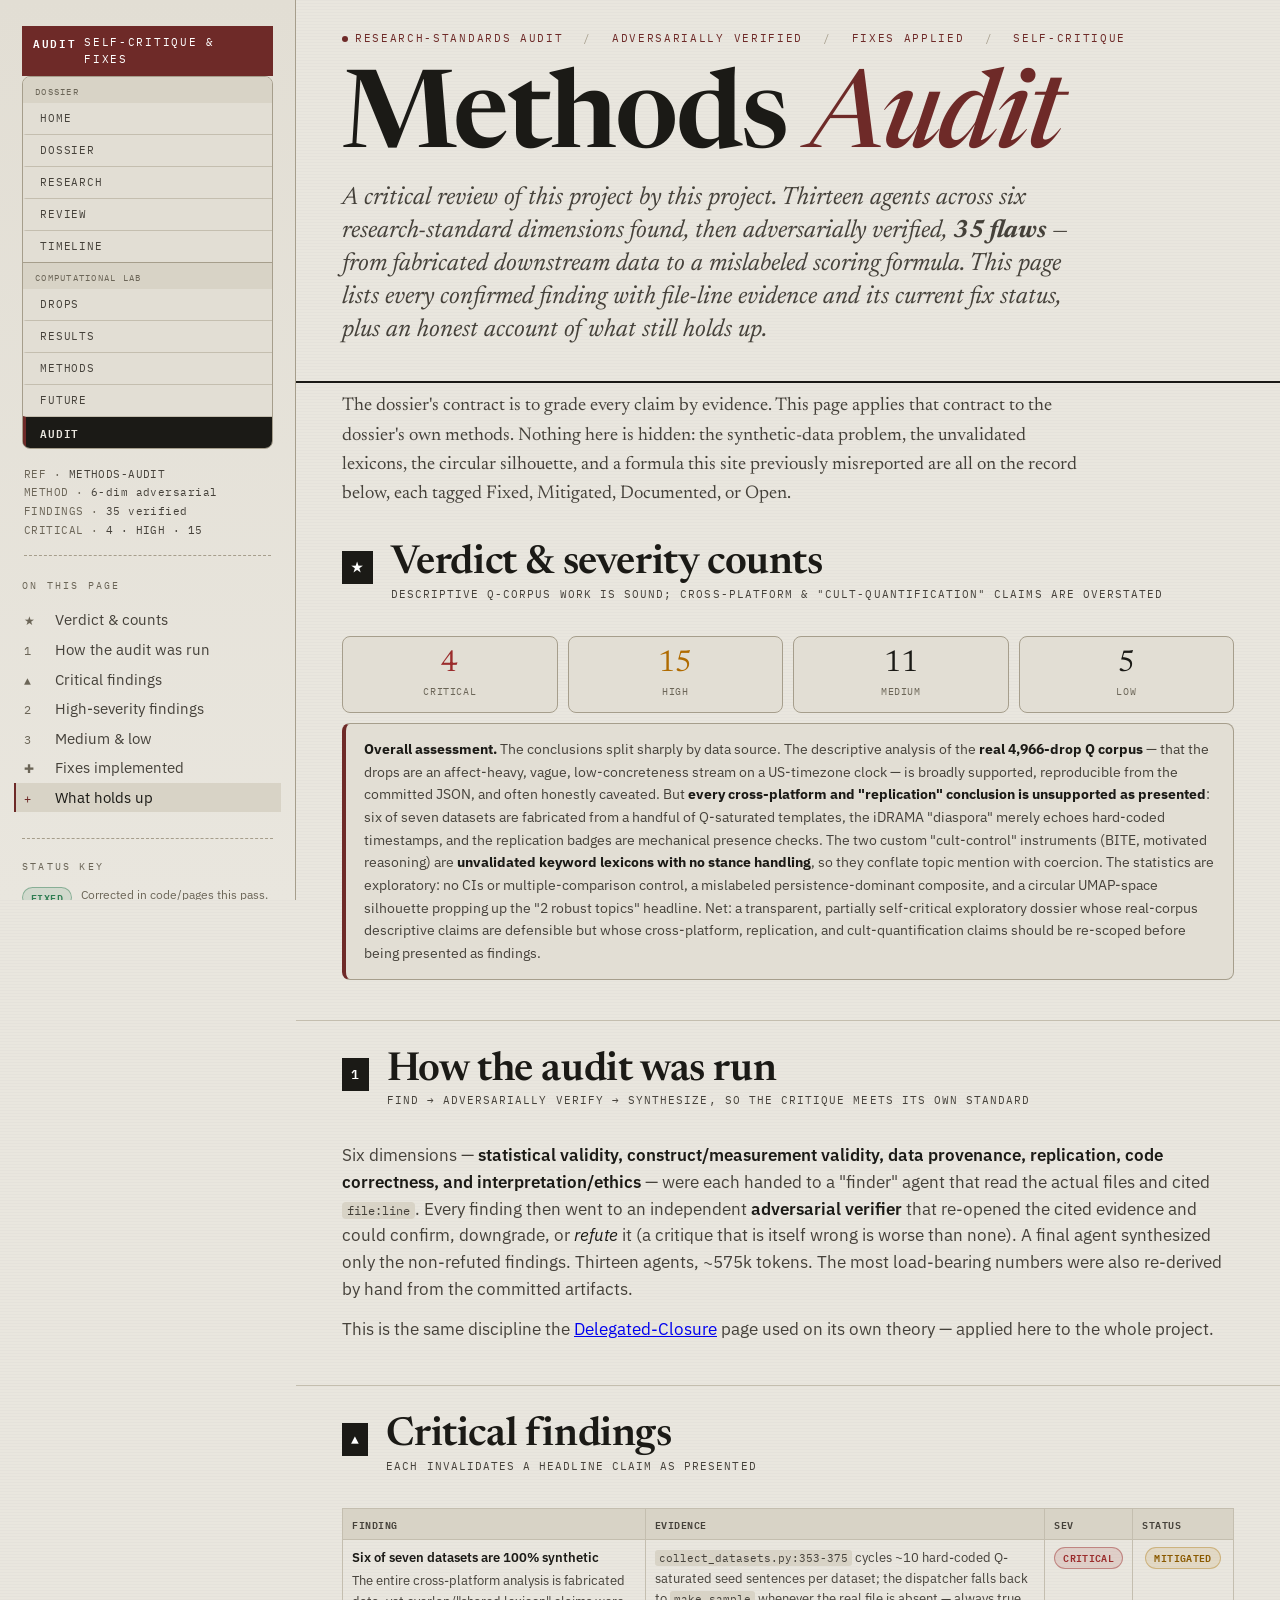
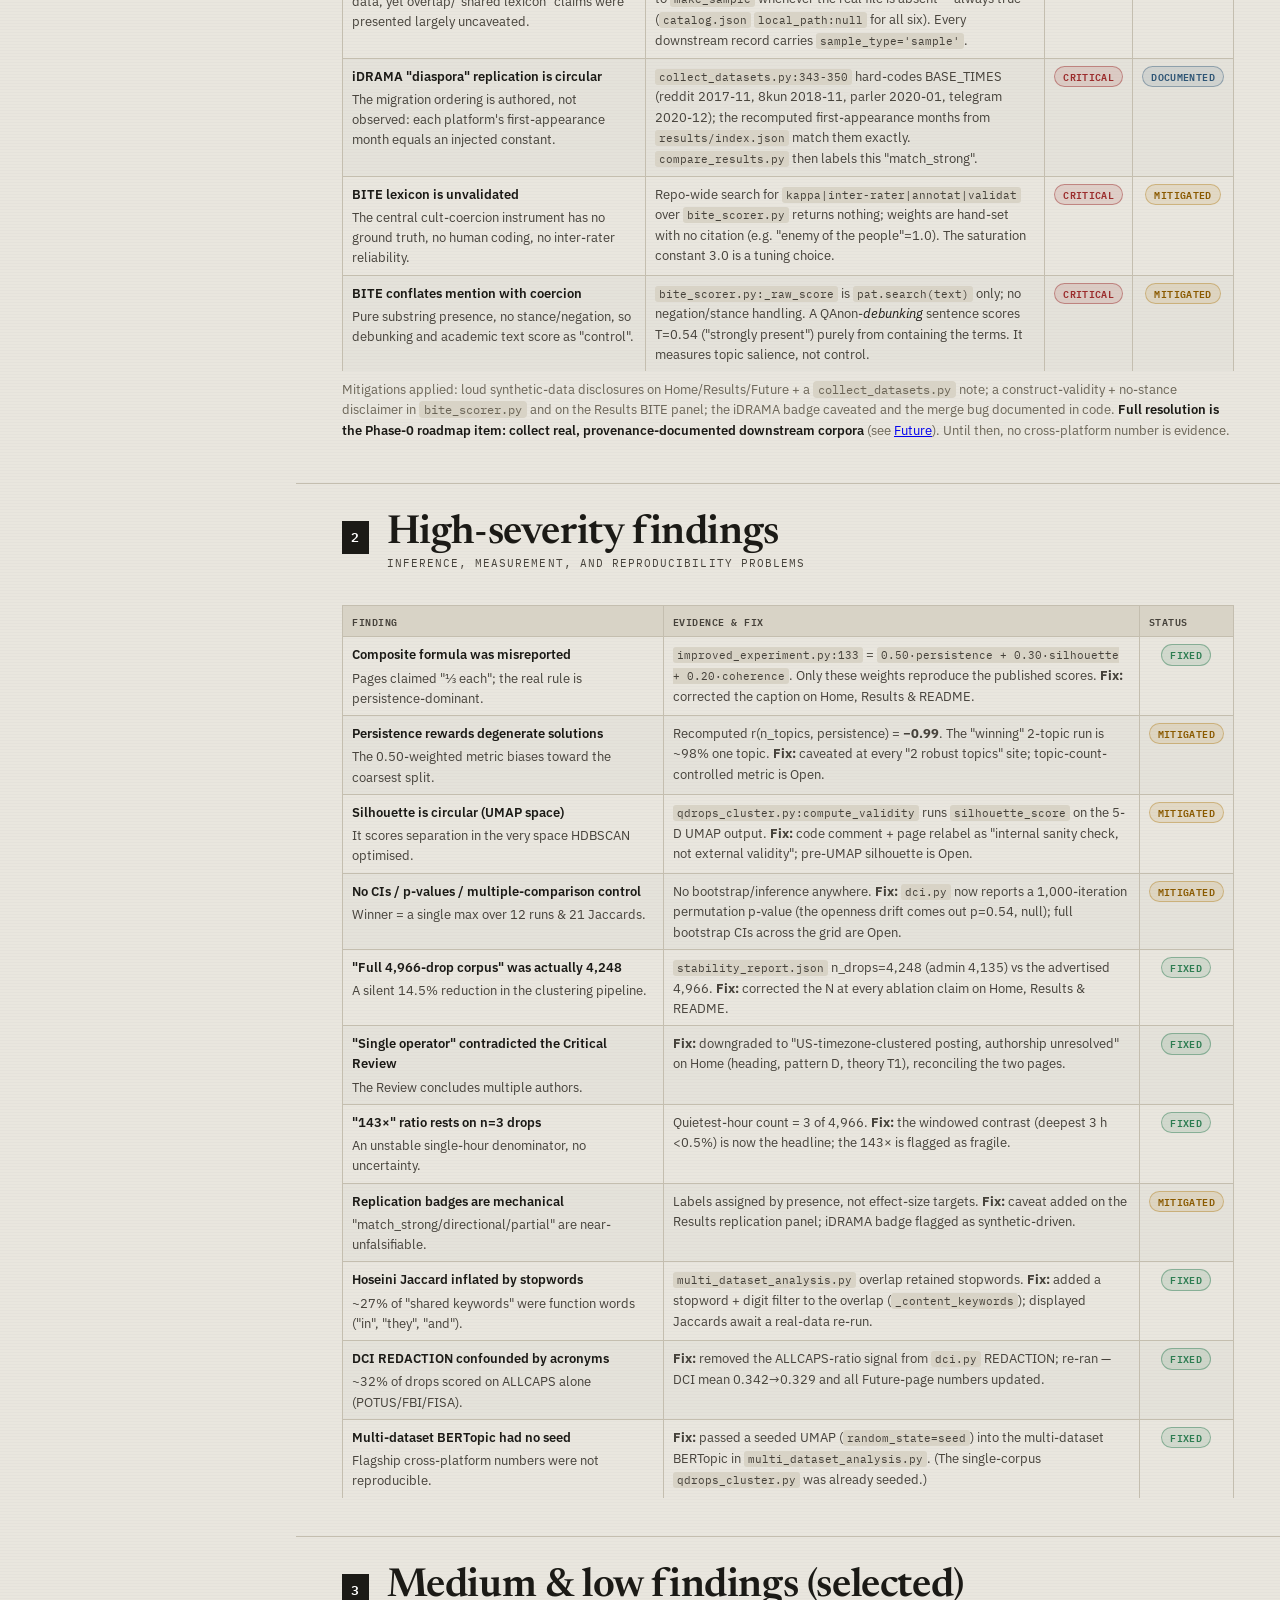
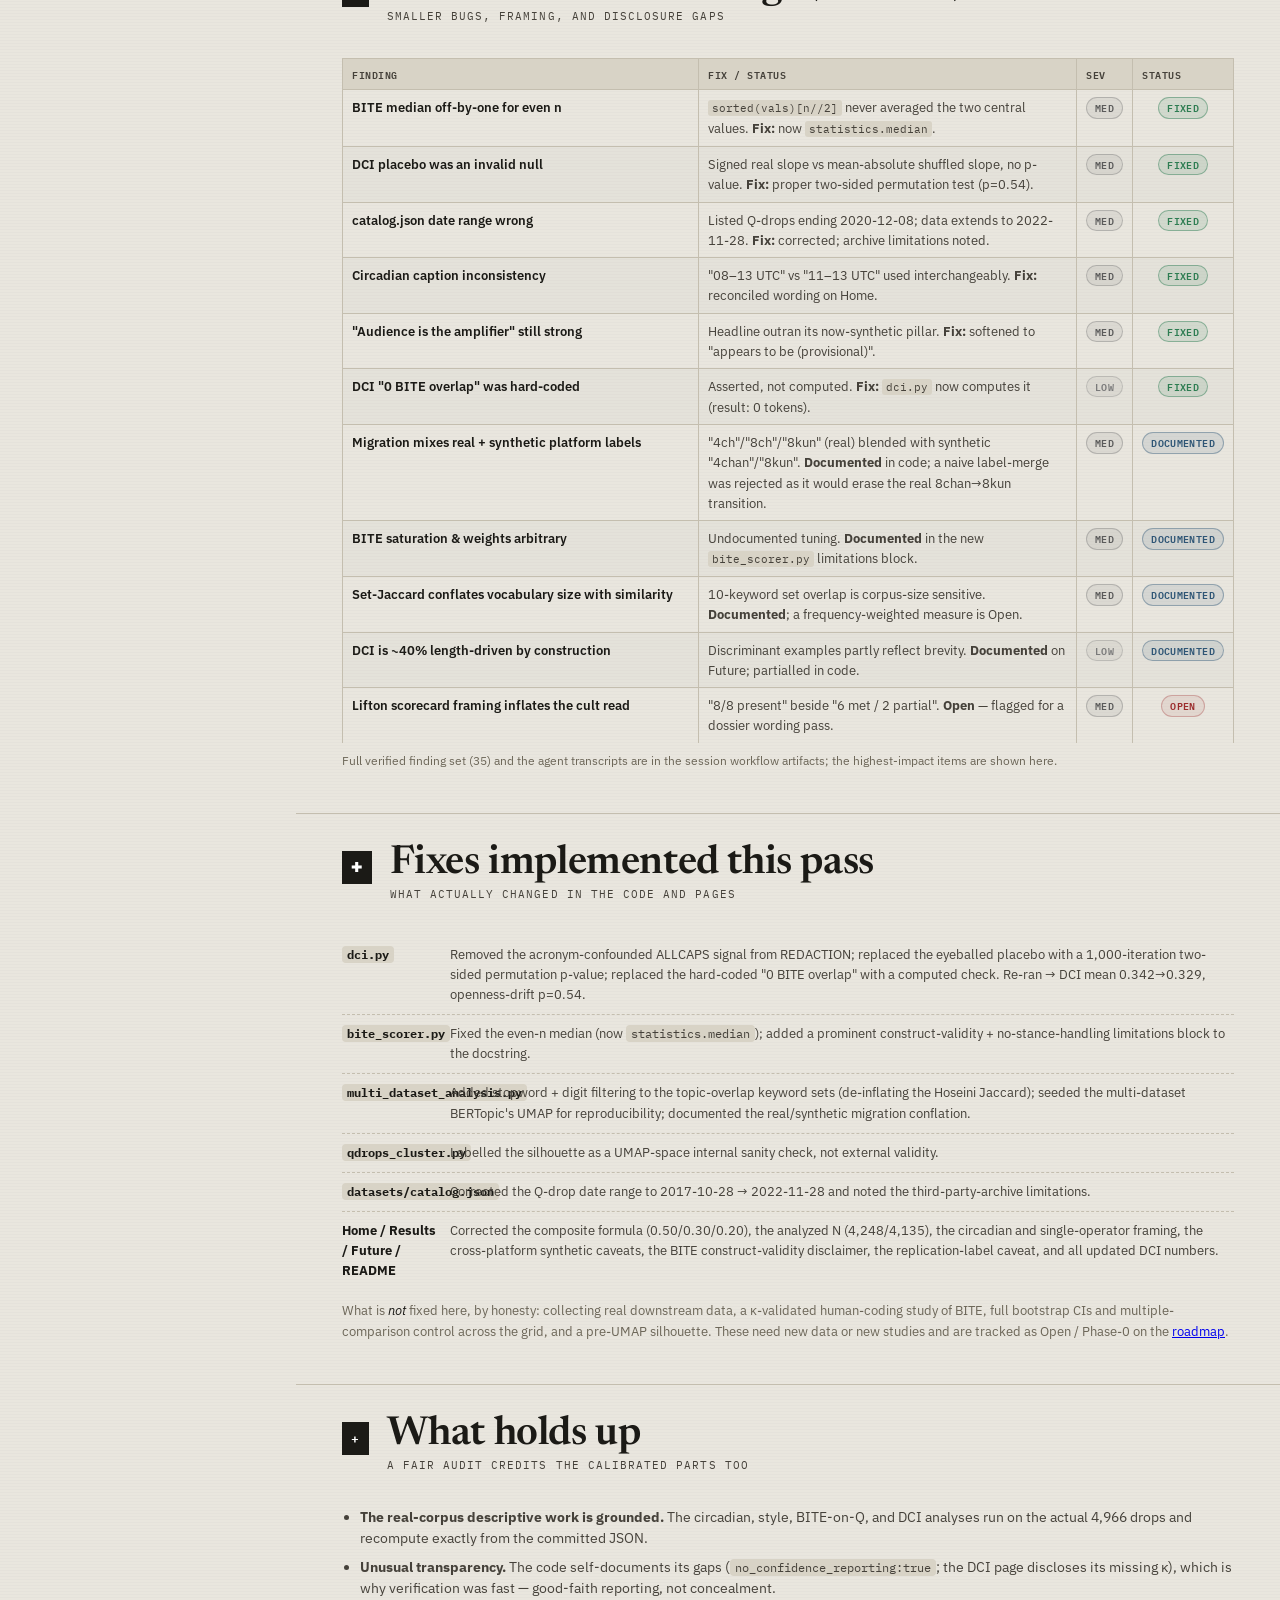
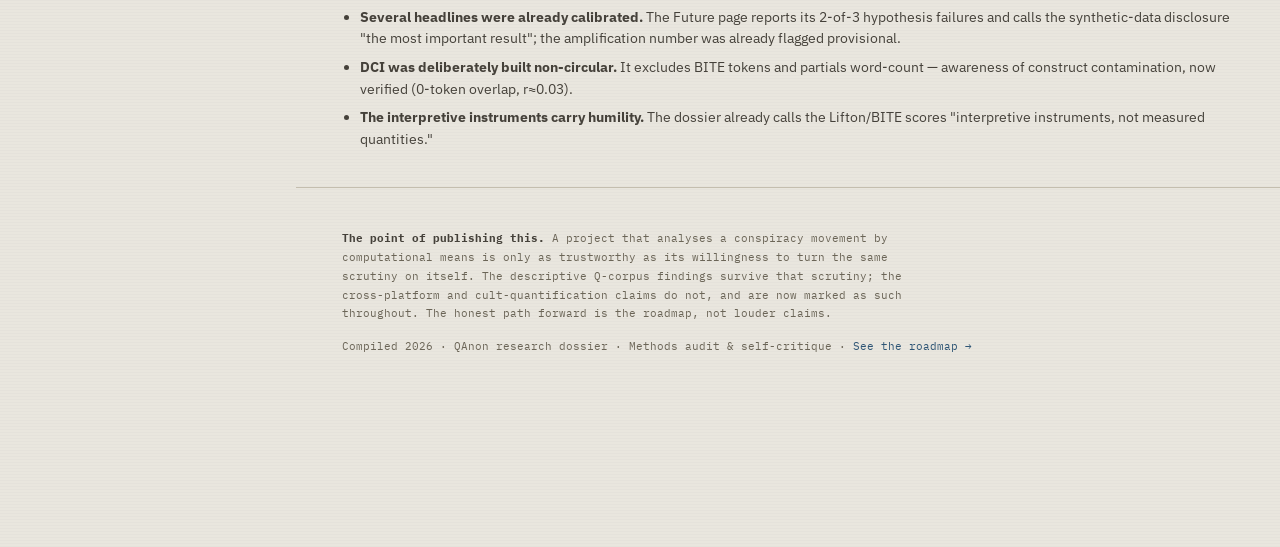
==== commit 1e04dd39: "Redesign sidebar nav: grouped vertical list + add Audit; fix grid breakage - Replace the cramped 3-c" ====
--- a/audit.html
+++ b/audit.html
@@ -54,15 +54,18 @@
     <div class="rail-inner" id="rail">
       <div class="seal"><b>Audit</b><span>Self-critique &amp; fixes</span></div>
       <nav class="xnav">
+        <span class="xgroup">Dossier</span>
         <a href="index.html">Home</a>
         <a href="dossier.html">Dossier</a>
         <a href="research.html">Research</a>
         <a href="review.html">Review</a>
         <a href="timeline.html">Timeline</a>
+        <span class="xgroup">Computational lab</span>
         <a href="drops.html">Drops</a>
         <a href="results.html">Results</a>
         <a href="methods.html">Methods</a>
         <a href="future.html">Future</a>
+        <a href="audit.html" class="here">Audit</a>
       </nav>
       <div class="reffile">
         REF · <span>METHODS-AUDIT</span><br>
--- a/assets/style.css
+++ b/assets/style.css
@@ -278,18 +278,22 @@
    MULTI-PAGE ADDITIONS  (cross-page nav, research, timeline)
    ============================================================ */
 
-/* ---------- Cross-page switcher (in rail) ---------- */
-.xnav{display:grid; grid-template-columns:repeat(3,minmax(0,1fr)); border:1px solid var(--rule-2); margin:0 0 16px;
-  font-family:var(--mono)}
-.xnav a{text-align:center; text-decoration:none; padding:8px 3px;
-  font-size:9.5px; letter-spacing:.1em; text-transform:uppercase;
-  color:var(--ink-3); border-right:1px solid var(--rule-2); border-bottom:1px solid var(--rule-2);
-  background:var(--paper-2); transition:background .15s,color .15s; min-width:0}
-.xnav a:nth-child(3n){border-right:none}
-.xnav a:nth-last-child(-n+3){border-bottom:none}
-.xnav a:last-child{border-right:none}
-.xnav a:hover{background:var(--paper-3); color:var(--ink)}
-.xnav a.here{background:var(--ink); color:var(--paper)}
+/* ---------- Cross-page switcher (in rail) — grouped vertical list ---------- */
+.xnav{display:flex; flex-direction:column; border:1px solid var(--rule-2); border-radius:8px;
+  overflow:hidden; margin:0 0 16px; font-family:var(--mono); background:var(--paper-2)}
+.xnav .xgroup{font-size:8.5px; letter-spacing:.15em; text-transform:uppercase; color:var(--ink-3);
+  padding:8px 12px 4px; background:var(--paper-3); border-top:1px solid var(--rule-2)}
+.xnav .xgroup:first-child{border-top:none}
+.xnav a{display:flex; align-items:center; gap:9px; padding:7px 12px 7px 14px;
+  font-size:10.5px; letter-spacing:.08em; text-transform:uppercase; text-decoration:none;
+  color:var(--ink-2); border-top:1px solid var(--rule);
+  border-left:3px solid transparent; transition:background .15s, color .15s, border-color .15s}
+.xnav .xgroup + a{border-top:none}
+.xnav a:hover{background:var(--paper-3); color:var(--ink); border-left-color:var(--rule-2)}
+.xnav a.here{background:var(--ink); color:var(--paper); font-weight:600; border-left-color:var(--accent)}
+.xnav a .xn{flex:none; width:13px; text-align:center; font-size:9px; color:var(--ink-3)}
+.xnav a:hover .xn{color:var(--ink-2)}
+.xnav a.here .xn{color:var(--paper)}
 
 /* ---------- Generic prose blocks on sub-pages ---------- */
 .pagebody{padding:8px 46px 0}
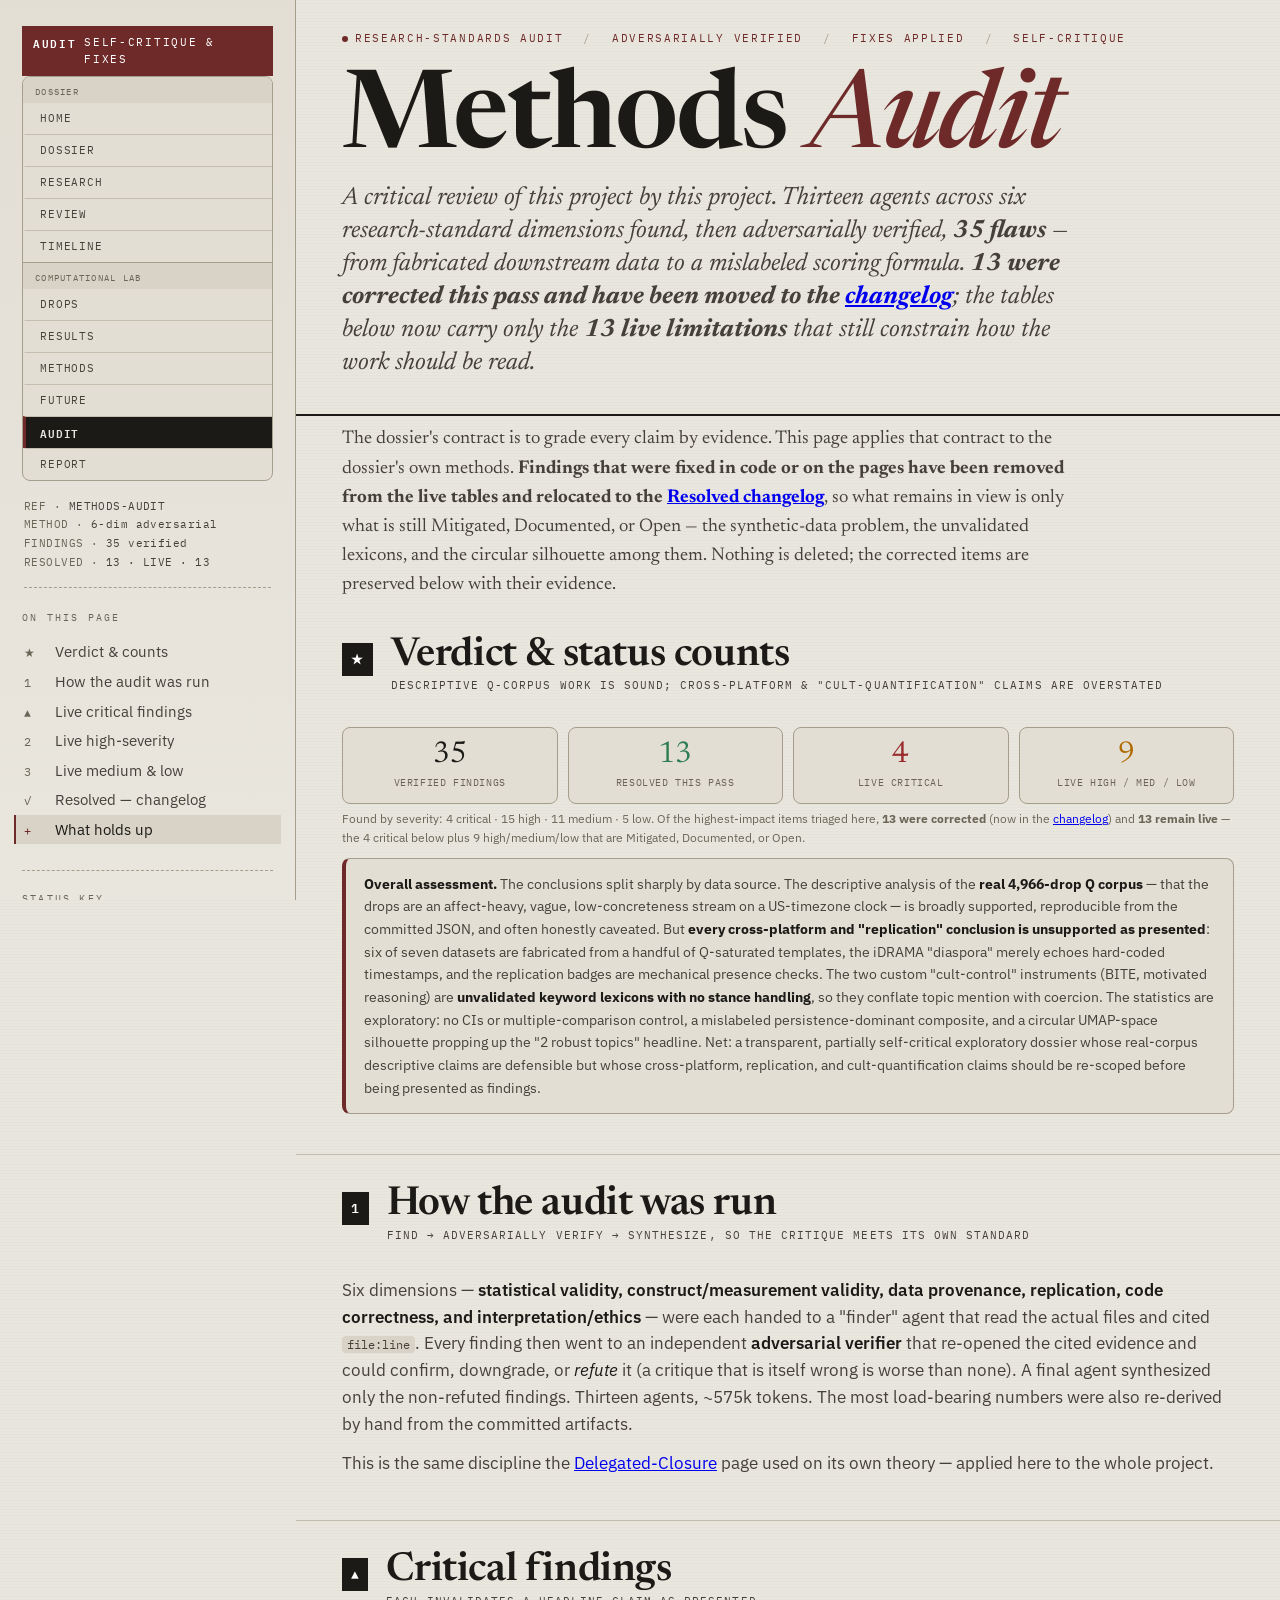
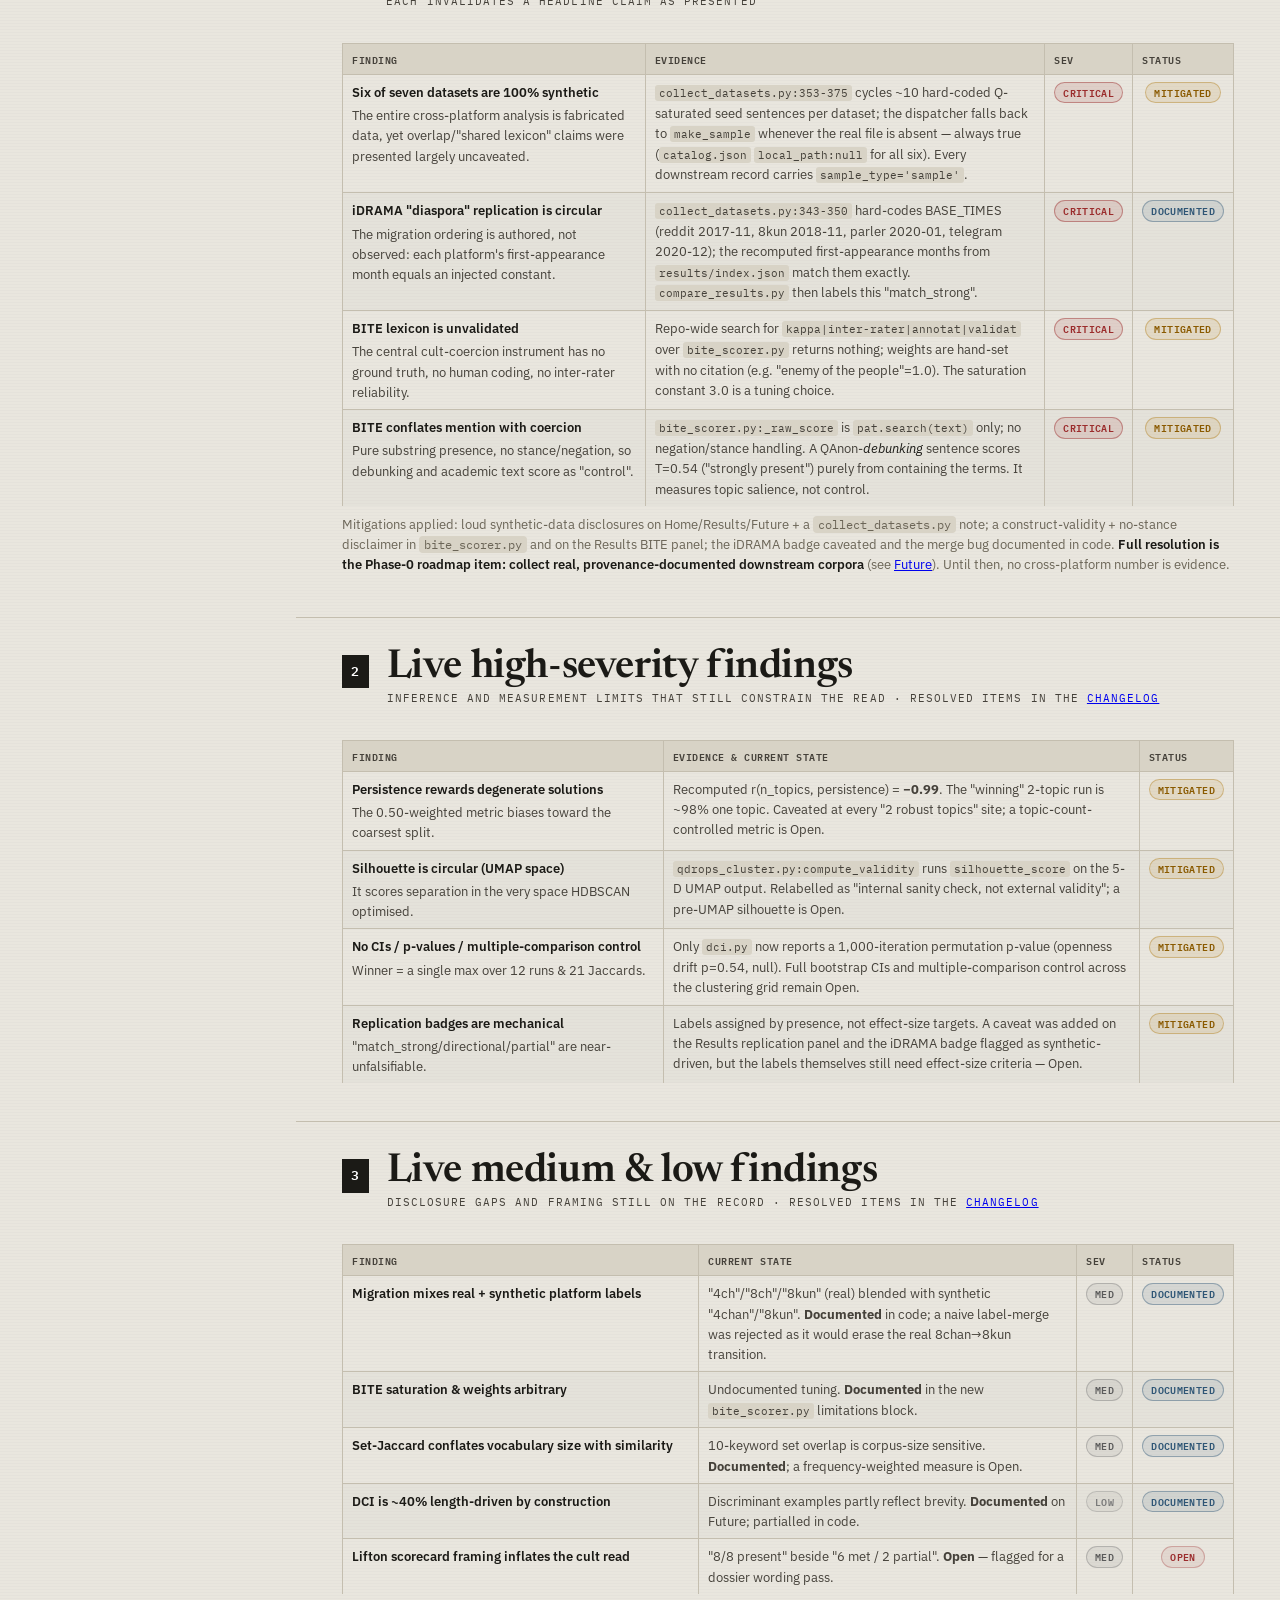
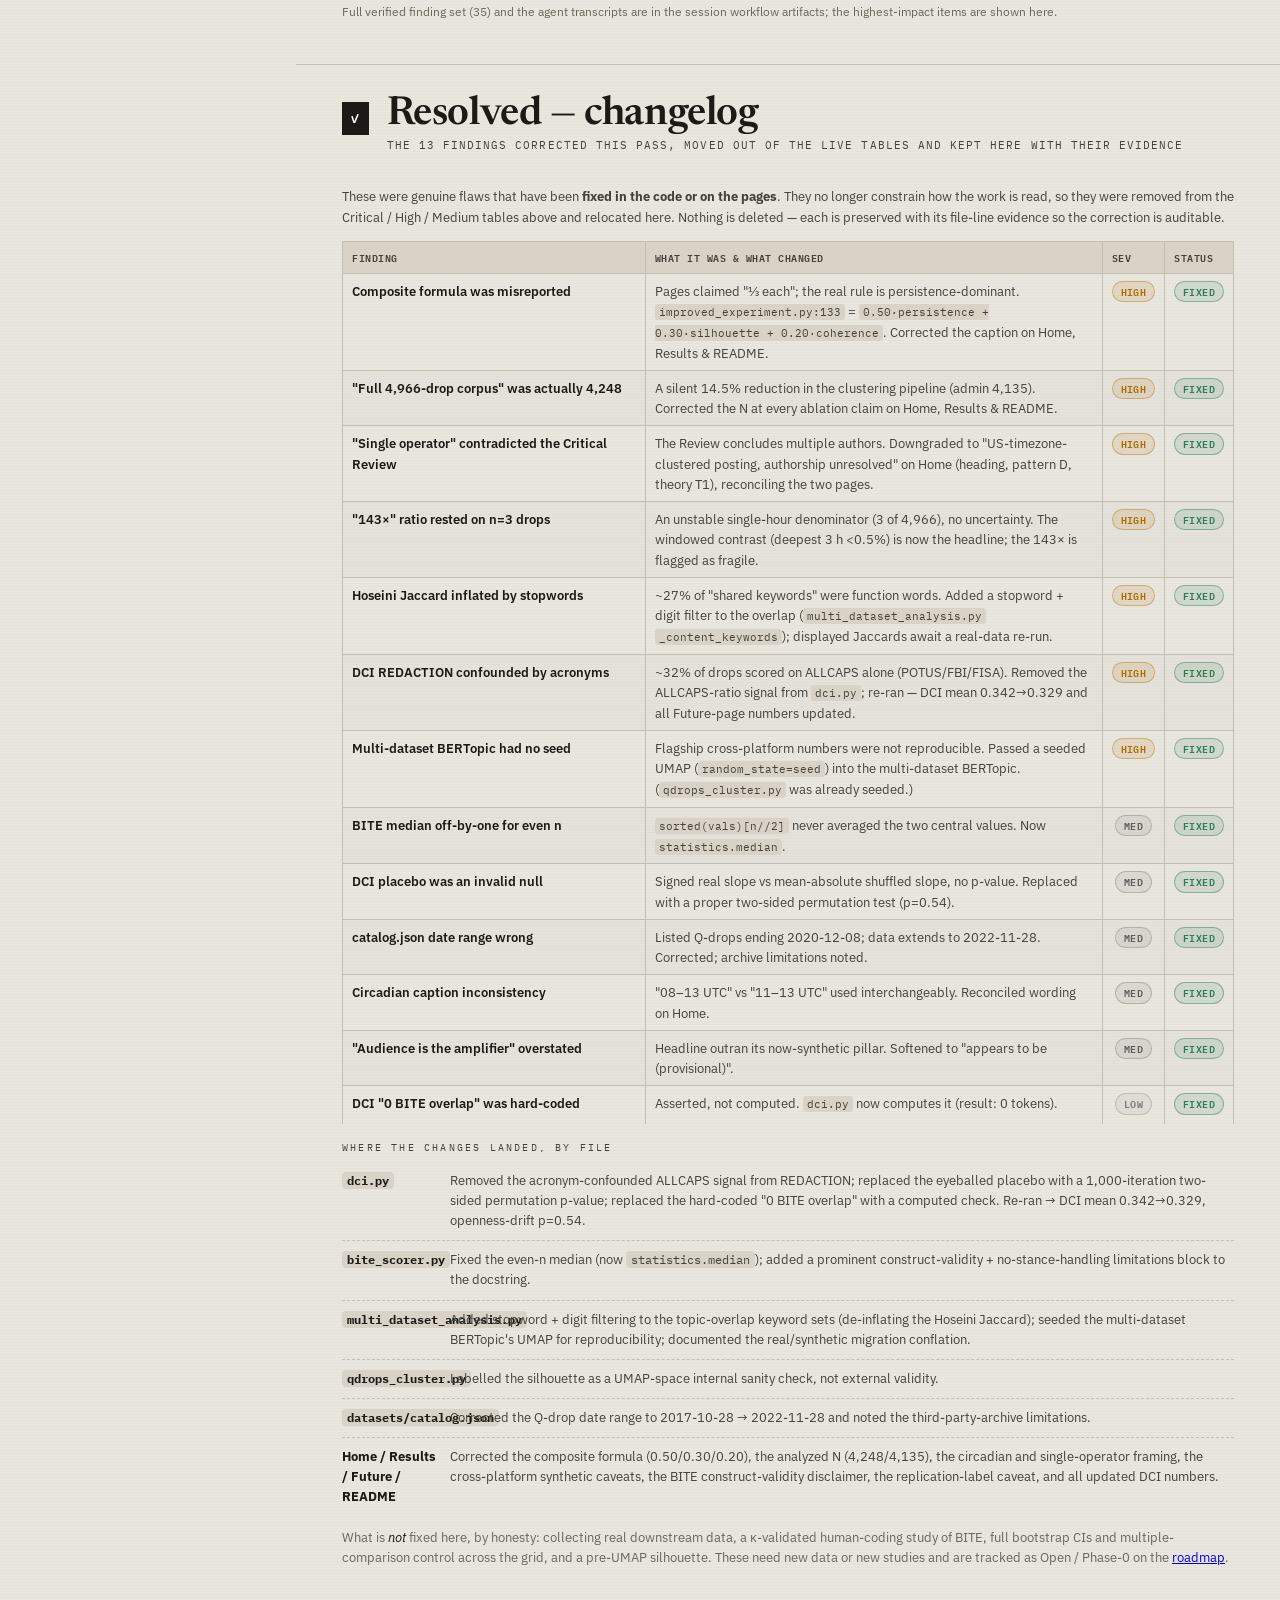
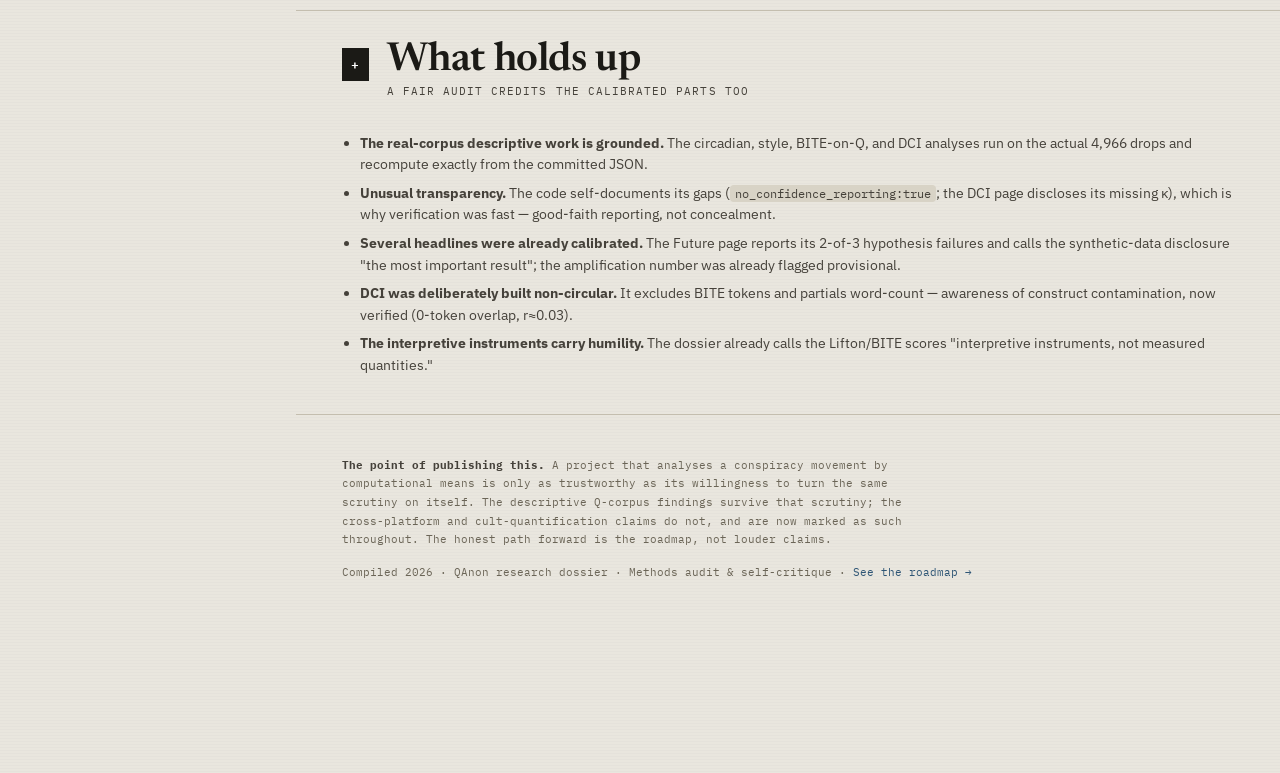
==== commit e90b57f5: "Add operator Report page + restructure Audit into live vs resolved - New report.html: step-by-step h" ====
--- a/audit.html
+++ b/audit.html
@@ -66,22 +66,23 @@
         <a href="methods.html">Methods</a>
         <a href="future.html">Future</a>
         <a href="audit.html" class="here">Audit</a>
+        <a href="report.html">Report</a>
       </nav>
       <div class="reffile">
         REF · <span>METHODS-AUDIT</span><br>
         METHOD · <span>6-dim adversarial</span><br>
         FINDINGS · <span>35 verified</span><br>
-        CRITICAL · <span>4 · HIGH · 15</span>
+        RESOLVED · <span>13 · LIVE · 13</span>
       </div>
 
       <p class="railhead">On this page</p>
       <nav class="toc" id="toc">
         <a href="#verdict"><span class="n">★</span><span>Verdict &amp; counts</span></a>
         <a href="#method"><span class="n">1</span><span>How the audit was run</span></a>
-        <a href="#critical"><span class="n">▲</span><span>Critical findings</span></a>
-        <a href="#high"><span class="n">2</span><span>High-severity findings</span></a>
-        <a href="#medlow"><span class="n">3</span><span>Medium &amp; low</span></a>
-        <a href="#fixes"><span class="n">✚</span><span>Fixes implemented</span></a>
+        <a href="#critical"><span class="n">▲</span><span>Live critical findings</span></a>
+        <a href="#high"><span class="n">2</span><span>Live high-severity</span></a>
+        <a href="#medlow"><span class="n">3</span><span>Live medium &amp; low</span></a>
+        <a href="#resolved"><span class="n">✓</span><span>Resolved — changelog</span></a>
         <a href="#strengths"><span class="n">+</span><span>What holds up</span></a>
       </nav>
 
@@ -104,25 +105,26 @@
         <span class="sep">/</span><span>Self-critique</span>
       </div>
       <h1 class="title">Methods <span class="q">Audit</span></h1>
-      <p class="subtitle">A critical review of this project <em>by</em> this project. Thirteen agents across six research-standard dimensions found, then adversarially verified, <strong>35 flaws</strong> — from fabricated downstream data to a mislabeled scoring formula. This page lists every confirmed finding with file-line evidence and its current fix status, plus an honest account of what still holds up.</p>
+      <p class="subtitle">A critical review of this project <em>by</em> this project. Thirteen agents across six research-standard dimensions found, then adversarially verified, <strong>35 flaws</strong> — from fabricated downstream data to a mislabeled scoring formula. <strong>13 were corrected this pass and have been moved to the <a href="#resolved">changelog</a></strong>; the tables below now carry only the <strong>13 live limitations</strong> that still constrain how the work should be read.</p>
     </header>
 
     <div class="pagebody">
-      <p class="lede">The dossier's contract is to grade every claim by evidence. This page applies that contract to the dossier's own methods. Nothing here is hidden: the synthetic-data problem, the unvalidated lexicons, the circular silhouette, and a formula this site previously misreported are all on the record below, each tagged Fixed, Mitigated, Documented, or Open.</p>
+      <p class="lede">The dossier's contract is to grade every claim by evidence. This page applies that contract to the dossier's own methods. <strong>Findings that were fixed in code or on the pages have been removed from the live tables and relocated to the <a href="#resolved">Resolved changelog</a></strong>, so what remains in view is only what is still Mitigated, Documented, or Open — the synthetic-data problem, the unvalidated lexicons, and the circular silhouette among them. Nothing is deleted; the corrected items are preserved below with their evidence.</p>
     </div>
 
     <!-- ★ VERDICT -->
     <section class="dz" id="verdict" style="border-top:none">
       <div class="sechd"><div class="secno">★</div>
-        <div><h2 class="sech">Verdict &amp; severity counts</h2>
+        <div><h2 class="sech">Verdict &amp; status counts</h2>
         <p class="sectag">Descriptive Q-corpus work is sound; cross-platform &amp; "cult-quantification" claims are overstated</p></div></div>
       <div class="secbody">
         <div class="kpis">
-          <div class="crit"><div class="v">4</div><div class="k">Critical</div></div>
-          <div class="high"><div class="v">15</div><div class="k">High</div></div>
-          <div><div class="v">11</div><div class="k">Medium</div></div>
-          <div><div class="v">5</div><div class="k">Low</div></div>
+          <div><div class="v">35</div><div class="k">Verified findings</div></div>
+          <div><div class="v" style="color:#2e7d52">13</div><div class="k">Resolved this pass</div></div>
+          <div class="crit"><div class="v">4</div><div class="k">Live critical</div></div>
+          <div class="high"><div class="v">9</div><div class="k">Live high / med / low</div></div>
         </div>
+        <p style="font-size:12px;color:var(--ink-3);margin:-2px 0 8px;line-height:1.55">Found by severity: 4 critical · 15 high · 11 medium · 5 low. Of the highest-impact items triaged here, <b>13 were corrected</b> (now in the <a href="#resolved">changelog</a>) and <b>13 remain live</b> — the 4 critical below plus 9 high/medium/low that are Mitigated, Documented, or Open.</p>
         <div class="assess">
           <b>Overall assessment.</b> The conclusions split sharply by data source. The descriptive analysis of the <b>real 4,966-drop Q corpus</b> — that the drops are an affect-heavy, vague, low-concreteness stream on a US-timezone clock — is broadly supported, reproducible from the committed JSON, and often honestly caveated. But <b>every cross-platform and "replication" conclusion is unsupported as presented</b>: six of seven datasets are fabricated from a handful of Q-saturated templates, the iDRAMA "diaspora" merely echoes hard-coded timestamps, and the replication badges are mechanical presence checks. The two custom "cult-control" instruments (BITE, motivated reasoning) are <b>unvalidated keyword lexicons with no stance handling</b>, so they conflate topic mention with coercion. The statistics are exploratory: no CIs or multiple-comparison control, a mislabeled persistence-dominant composite, and a circular UMAP-space silhouette propping up the "2 robust topics" headline. Net: a transparent, partially self-critical exploratory dossier whose real-corpus descriptive claims are defensible but whose cross-platform, replication, and cult-quantification claims should be re-scoped before being presented as findings.
         </div>
@@ -182,23 +184,16 @@
     <!-- 2 · HIGH -->
     <section class="dz" id="high">
       <div class="sechd"><div class="secno">2</div>
-        <div><h2 class="sech">High-severity findings</h2>
-        <p class="sectag">Inference, measurement, and reproducibility problems</p></div></div>
-      <div class="secbody">
-        <table class="aud">
-          <thead><tr><th style="width:36%">Finding</th><th>Evidence &amp; fix</th><th class="c">Status</th></tr></thead>
-          <tbody>
-            <tr><td><span class="ttl">Composite formula was misreported</span><span class="ev">Pages claimed "⅓ each"; the real rule is persistence-dominant.</span></td><td class="ev"><code>improved_experiment.py:133</code> = <code>0.50·persistence + 0.30·silhouette + 0.20·coherence</code>. Only these weights reproduce the published scores. <b>Fix:</b> corrected the caption on Home, Results &amp; README.</td><td class="c"><span class="pill st-fixed">Fixed</span></td></tr>
-            <tr><td><span class="ttl">Persistence rewards degenerate solutions</span><span class="ev">The 0.50-weighted metric biases toward the coarsest split.</span></td><td class="ev">Recomputed r(n_topics, persistence) = <b>−0.99</b>. The "winning" 2-topic run is ~98% one topic. <b>Fix:</b> caveated at every "2 robust topics" site; topic-count-controlled metric is Open.</td><td class="c"><span class="pill st-mit">Mitigated</span></td></tr>
-            <tr><td><span class="ttl">Silhouette is circular (UMAP space)</span><span class="ev">It scores separation in the very space HDBSCAN optimised.</span></td><td class="ev"><code>qdrops_cluster.py:compute_validity</code> runs <code>silhouette_score</code> on the 5-D UMAP output. <b>Fix:</b> code comment + page relabel as "internal sanity check, not external validity"; pre-UMAP silhouette is Open.</td><td class="c"><span class="pill st-mit">Mitigated</span></td></tr>
-            <tr><td><span class="ttl">No CIs / p-values / multiple-comparison control</span><span class="ev">Winner = a single max over 12 runs &amp; 21 Jaccards.</span></td><td class="ev">No bootstrap/inference anywhere. <b>Fix:</b> <code>dci.py</code> now reports a 1,000-iteration permutation p-value (the openness drift comes out p=0.54, null); full bootstrap CIs across the grid are Open.</td><td class="c"><span class="pill st-mit">Mitigated</span></td></tr>
-            <tr><td><span class="ttl">"Full 4,966-drop corpus" was actually 4,248</span><span class="ev">A silent 14.5% reduction in the clustering pipeline.</span></td><td class="ev"><code>stability_report.json</code> n_drops=4,248 (admin 4,135) vs the advertised 4,966. <b>Fix:</b> corrected the N at every ablation claim on Home, Results &amp; README.</td><td class="c"><span class="pill st-fixed">Fixed</span></td></tr>
-            <tr><td><span class="ttl">"Single operator" contradicted the Critical Review</span><span class="ev">The Review concludes multiple authors.</span></td><td class="ev"><b>Fix:</b> downgraded to "US-timezone-clustered posting, authorship unresolved" on Home (heading, pattern D, theory T1), reconciling the two pages.</td><td class="c"><span class="pill st-fixed">Fixed</span></td></tr>
-            <tr><td><span class="ttl">"143×" ratio rests on n=3 drops</span><span class="ev">An unstable single-hour denominator, no uncertainty.</span></td><td class="ev">Quietest-hour count = 3 of 4,966. <b>Fix:</b> the windowed contrast (deepest 3 h &lt;0.5%) is now the headline; the 143× is flagged as fragile.</td><td class="c"><span class="pill st-fixed">Fixed</span></td></tr>
-            <tr><td><span class="ttl">Replication badges are mechanical</span><span class="ev">"match_strong/directional/partial" are near-unfalsifiable.</span></td><td class="ev">Labels assigned by presence, not effect-size targets. <b>Fix:</b> caveat added on the Results replication panel; iDRAMA badge flagged as synthetic-driven.</td><td class="c"><span class="pill st-mit">Mitigated</span></td></tr>
-            <tr><td><span class="ttl">Hoseini Jaccard inflated by stopwords</span><span class="ev">~27% of "shared keywords" were function words ("in", "they", "and").</span></td><td class="ev"><code>multi_dataset_analysis.py</code> overlap retained stopwords. <b>Fix:</b> added a stopword + digit filter to the overlap (<code>_content_keywords</code>); displayed Jaccards await a real-data re-run.</td><td class="c"><span class="pill st-fixed">Fixed</span></td></tr>
-            <tr><td><span class="ttl">DCI REDACTION confounded by acronyms</span><span class="ev">~32% of drops scored on ALLCAPS alone (POTUS/FBI/FISA).</span></td><td class="ev"><b>Fix:</b> removed the ALLCAPS-ratio signal from <code>dci.py</code> REDACTION; re-ran — DCI mean 0.342→0.329 and all Future-page numbers updated.</td><td class="c"><span class="pill st-fixed">Fixed</span></td></tr>
-            <tr><td><span class="ttl">Multi-dataset BERTopic had no seed</span><span class="ev">Flagship cross-platform numbers were not reproducible.</span></td><td class="ev"><b>Fix:</b> passed a seeded UMAP (<code>random_state=seed</code>) into the multi-dataset BERTopic in <code>multi_dataset_analysis.py</code>. (The single-corpus <code>qdrops_cluster.py</code> was already seeded.)</td><td class="c"><span class="pill st-fixed">Fixed</span></td></tr>
+        <div><h2 class="sech">Live high-severity findings</h2>
+        <p class="sectag">Inference and measurement limits that still constrain the read · resolved items in the <a href="#resolved">changelog</a></p></div></div>
+      <div class="secbody">
+        <table class="aud">
+          <thead><tr><th style="width:36%">Finding</th><th>Evidence &amp; current state</th><th class="c">Status</th></tr></thead>
+          <tbody>
+            <tr><td><span class="ttl">Persistence rewards degenerate solutions</span><span class="ev">The 0.50-weighted metric biases toward the coarsest split.</span></td><td class="ev">Recomputed r(n_topics, persistence) = <b>−0.99</b>. The "winning" 2-topic run is ~98% one topic. Caveated at every "2 robust topics" site; a topic-count-controlled metric is Open.</td><td class="c"><span class="pill st-mit">Mitigated</span></td></tr>
+            <tr><td><span class="ttl">Silhouette is circular (UMAP space)</span><span class="ev">It scores separation in the very space HDBSCAN optimised.</span></td><td class="ev"><code>qdrops_cluster.py:compute_validity</code> runs <code>silhouette_score</code> on the 5-D UMAP output. Relabelled as "internal sanity check, not external validity"; a pre-UMAP silhouette is Open.</td><td class="c"><span class="pill st-mit">Mitigated</span></td></tr>
+            <tr><td><span class="ttl">No CIs / p-values / multiple-comparison control</span><span class="ev">Winner = a single max over 12 runs &amp; 21 Jaccards.</span></td><td class="ev">Only <code>dci.py</code> now reports a 1,000-iteration permutation p-value (openness drift p=0.54, null). Full bootstrap CIs and multiple-comparison control across the clustering grid remain Open.</td><td class="c"><span class="pill st-mit">Mitigated</span></td></tr>
+            <tr><td><span class="ttl">Replication badges are mechanical</span><span class="ev">"match_strong/directional/partial" are near-unfalsifiable.</span></td><td class="ev">Labels assigned by presence, not effect-size targets. A caveat was added on the Results replication panel and the iDRAMA badge flagged as synthetic-driven, but the labels themselves still need effect-size criteria — Open.</td><td class="c"><span class="pill st-mit">Mitigated</span></td></tr>
           </tbody>
         </table>
       </div>
@@ -207,18 +202,12 @@
     <!-- 3 · MEDIUM & LOW -->
     <section class="dz" id="medlow">
       <div class="sechd"><div class="secno">3</div>
-        <div><h2 class="sech">Medium &amp; low findings (selected)</h2>
-        <p class="sectag">Smaller bugs, framing, and disclosure gaps</p></div></div>
-      <div class="secbody">
-        <table class="aud">
-          <thead><tr><th style="width:40%">Finding</th><th>Fix / status</th><th class="c">Sev</th><th class="c">Status</th></tr></thead>
-          <tbody>
-            <tr><td><span class="ttl">BITE median off-by-one for even n</span></td><td class="ev"><code>sorted(vals)[n//2]</code> never averaged the two central values. <b>Fix:</b> now <code>statistics.median</code>.</td><td class="c"><span class="pill sev-med">Med</span></td><td class="c"><span class="pill st-fixed">Fixed</span></td></tr>
-            <tr><td><span class="ttl">DCI placebo was an invalid null</span></td><td class="ev">Signed real slope vs mean-absolute shuffled slope, no p-value. <b>Fix:</b> proper two-sided permutation test (p=0.54).</td><td class="c"><span class="pill sev-med">Med</span></td><td class="c"><span class="pill st-fixed">Fixed</span></td></tr>
-            <tr><td><span class="ttl">catalog.json date range wrong</span></td><td class="ev">Listed Q-drops ending 2020-12-08; data extends to 2022-11-28. <b>Fix:</b> corrected; archive limitations noted.</td><td class="c"><span class="pill sev-med">Med</span></td><td class="c"><span class="pill st-fixed">Fixed</span></td></tr>
-            <tr><td><span class="ttl">Circadian caption inconsistency</span></td><td class="ev">"08–13 UTC" vs "11–13 UTC" used interchangeably. <b>Fix:</b> reconciled wording on Home.</td><td class="c"><span class="pill sev-med">Med</span></td><td class="c"><span class="pill st-fixed">Fixed</span></td></tr>
-            <tr><td><span class="ttl">"Audience is the amplifier" still strong</span></td><td class="ev">Headline outran its now-synthetic pillar. <b>Fix:</b> softened to "appears to be (provisional)".</td><td class="c"><span class="pill sev-med">Med</span></td><td class="c"><span class="pill st-fixed">Fixed</span></td></tr>
-            <tr><td><span class="ttl">DCI "0 BITE overlap" was hard-coded</span></td><td class="ev">Asserted, not computed. <b>Fix:</b> <code>dci.py</code> now computes it (result: 0 tokens).</td><td class="c"><span class="pill sev-low">Low</span></td><td class="c"><span class="pill st-fixed">Fixed</span></td></tr>
+        <div><h2 class="sech">Live medium &amp; low findings</h2>
+        <p class="sectag">Disclosure gaps and framing still on the record · resolved items in the <a href="#resolved">changelog</a></p></div></div>
+      <div class="secbody">
+        <table class="aud">
+          <thead><tr><th style="width:40%">Finding</th><th>Current state</th><th class="c">Sev</th><th class="c">Status</th></tr></thead>
+          <tbody>
             <tr><td><span class="ttl">Migration mixes real + synthetic platform labels</span></td><td class="ev">"4ch"/"8ch"/"8kun" (real) blended with synthetic "4chan"/"8kun". <b>Documented</b> in code; a naive label-merge was rejected as it would erase the real 8chan→8kun transition.</td><td class="c"><span class="pill sev-med">Med</span></td><td class="c"><span class="pill st-doc">Documented</span></td></tr>
             <tr><td><span class="ttl">BITE saturation &amp; weights arbitrary</span></td><td class="ev">Undocumented tuning. <b>Documented</b> in the new <code>bite_scorer.py</code> limitations block.</td><td class="c"><span class="pill sev-med">Med</span></td><td class="c"><span class="pill st-doc">Documented</span></td></tr>
             <tr><td><span class="ttl">Set-Jaccard conflates vocabulary size with similarity</span></td><td class="ev">10-keyword set overlap is corpus-size sensitive. <b>Documented</b>; a frequency-weighted measure is Open.</td><td class="c"><span class="pill sev-med">Med</span></td><td class="c"><span class="pill st-doc">Documented</span></td></tr>
@@ -230,12 +219,32 @@
       </div>
     </section>
 
-    <!-- ✚ FIXES -->
-    <section class="dz" id="fixes">
-      <div class="sechd"><div class="secno">✚</div>
-        <div><h2 class="sech">Fixes implemented this pass</h2>
-        <p class="sectag">What actually changed in the code and pages</p></div></div>
-      <div class="secbody">
+    <!-- ✓ RESOLVED -->
+    <section class="dz" id="resolved">
+      <div class="sechd"><div class="secno">✓</div>
+        <div><h2 class="sech">Resolved — changelog</h2>
+        <p class="sectag">The 13 findings corrected this pass, moved out of the live tables and kept here with their evidence</p></div></div>
+      <div class="secbody">
+        <p style="margin-top:0;font-size:13px;color:var(--ink-2);line-height:1.6">These were genuine flaws that have been <b>fixed in the code or on the pages</b>. They no longer constrain how the work is read, so they were removed from the Critical / High / Medium tables above and relocated here. Nothing is deleted — each is preserved with its file-line evidence so the correction is auditable.</p>
+        <table class="aud">
+          <thead><tr><th style="width:34%">Finding</th><th>What it was &amp; what changed</th><th class="c">Sev</th><th class="c">Status</th></tr></thead>
+          <tbody>
+            <tr><td><span class="ttl">Composite formula was misreported</span></td><td class="ev">Pages claimed "⅓ each"; the real rule is persistence-dominant. <code>improved_experiment.py:133</code> = <code>0.50·persistence + 0.30·silhouette + 0.20·coherence</code>. Corrected the caption on Home, Results &amp; README.</td><td class="c"><span class="pill sev-high">High</span></td><td class="c"><span class="pill st-fixed">Fixed</span></td></tr>
+            <tr><td><span class="ttl">"Full 4,966-drop corpus" was actually 4,248</span></td><td class="ev">A silent 14.5% reduction in the clustering pipeline (admin 4,135). Corrected the N at every ablation claim on Home, Results &amp; README.</td><td class="c"><span class="pill sev-high">High</span></td><td class="c"><span class="pill st-fixed">Fixed</span></td></tr>
+            <tr><td><span class="ttl">"Single operator" contradicted the Critical Review</span></td><td class="ev">The Review concludes multiple authors. Downgraded to "US-timezone-clustered posting, authorship unresolved" on Home (heading, pattern D, theory T1), reconciling the two pages.</td><td class="c"><span class="pill sev-high">High</span></td><td class="c"><span class="pill st-fixed">Fixed</span></td></tr>
+            <tr><td><span class="ttl">"143×" ratio rested on n=3 drops</span></td><td class="ev">An unstable single-hour denominator (3 of 4,966), no uncertainty. The windowed contrast (deepest 3 h &lt;0.5%) is now the headline; the 143× is flagged as fragile.</td><td class="c"><span class="pill sev-high">High</span></td><td class="c"><span class="pill st-fixed">Fixed</span></td></tr>
+            <tr><td><span class="ttl">Hoseini Jaccard inflated by stopwords</span></td><td class="ev">~27% of "shared keywords" were function words. Added a stopword + digit filter to the overlap (<code>multi_dataset_analysis.py</code> <code>_content_keywords</code>); displayed Jaccards await a real-data re-run.</td><td class="c"><span class="pill sev-high">High</span></td><td class="c"><span class="pill st-fixed">Fixed</span></td></tr>
+            <tr><td><span class="ttl">DCI REDACTION confounded by acronyms</span></td><td class="ev">~32% of drops scored on ALLCAPS alone (POTUS/FBI/FISA). Removed the ALLCAPS-ratio signal from <code>dci.py</code>; re-ran — DCI mean 0.342→0.329 and all Future-page numbers updated.</td><td class="c"><span class="pill sev-high">High</span></td><td class="c"><span class="pill st-fixed">Fixed</span></td></tr>
+            <tr><td><span class="ttl">Multi-dataset BERTopic had no seed</span></td><td class="ev">Flagship cross-platform numbers were not reproducible. Passed a seeded UMAP (<code>random_state=seed</code>) into the multi-dataset BERTopic. (<code>qdrops_cluster.py</code> was already seeded.)</td><td class="c"><span class="pill sev-high">High</span></td><td class="c"><span class="pill st-fixed">Fixed</span></td></tr>
+            <tr><td><span class="ttl">BITE median off-by-one for even n</span></td><td class="ev"><code>sorted(vals)[n//2]</code> never averaged the two central values. Now <code>statistics.median</code>.</td><td class="c"><span class="pill sev-med">Med</span></td><td class="c"><span class="pill st-fixed">Fixed</span></td></tr>
+            <tr><td><span class="ttl">DCI placebo was an invalid null</span></td><td class="ev">Signed real slope vs mean-absolute shuffled slope, no p-value. Replaced with a proper two-sided permutation test (p=0.54).</td><td class="c"><span class="pill sev-med">Med</span></td><td class="c"><span class="pill st-fixed">Fixed</span></td></tr>
+            <tr><td><span class="ttl">catalog.json date range wrong</span></td><td class="ev">Listed Q-drops ending 2020-12-08; data extends to 2022-11-28. Corrected; archive limitations noted.</td><td class="c"><span class="pill sev-med">Med</span></td><td class="c"><span class="pill st-fixed">Fixed</span></td></tr>
+            <tr><td><span class="ttl">Circadian caption inconsistency</span></td><td class="ev">"08–13 UTC" vs "11–13 UTC" used interchangeably. Reconciled wording on Home.</td><td class="c"><span class="pill sev-med">Med</span></td><td class="c"><span class="pill st-fixed">Fixed</span></td></tr>
+            <tr><td><span class="ttl">"Audience is the amplifier" overstated</span></td><td class="ev">Headline outran its now-synthetic pillar. Softened to "appears to be (provisional)".</td><td class="c"><span class="pill sev-med">Med</span></td><td class="c"><span class="pill st-fixed">Fixed</span></td></tr>
+            <tr><td><span class="ttl">DCI "0 BITE overlap" was hard-coded</span></td><td class="ev">Asserted, not computed. <code>dci.py</code> now computes it (result: 0 tokens).</td><td class="c"><span class="pill sev-low">Low</span></td><td class="c"><span class="pill st-fixed">Fixed</span></td></tr>
+          </tbody>
+        </table>
+        <p class="railhead" style="margin:16px 0 4px">Where the changes landed, by file</p>
         <ul class="fixlist">
           <li><b><code>dci.py</code></b><span>Removed the acronym-confounded ALLCAPS signal from REDACTION; replaced the eyeballed placebo with a 1,000-iteration two-sided permutation p-value; replaced the hard-coded "0 BITE overlap" with a computed check. Re-ran → DCI mean 0.342→0.329, openness-drift p=0.54.</span></li>
           <li><b><code>bite_scorer.py</code></b><span>Fixed the even-n median (now <code>statistics.median</code>); added a prominent construct-validity + no-stance-handling limitations block to the docstring.</span></li>
